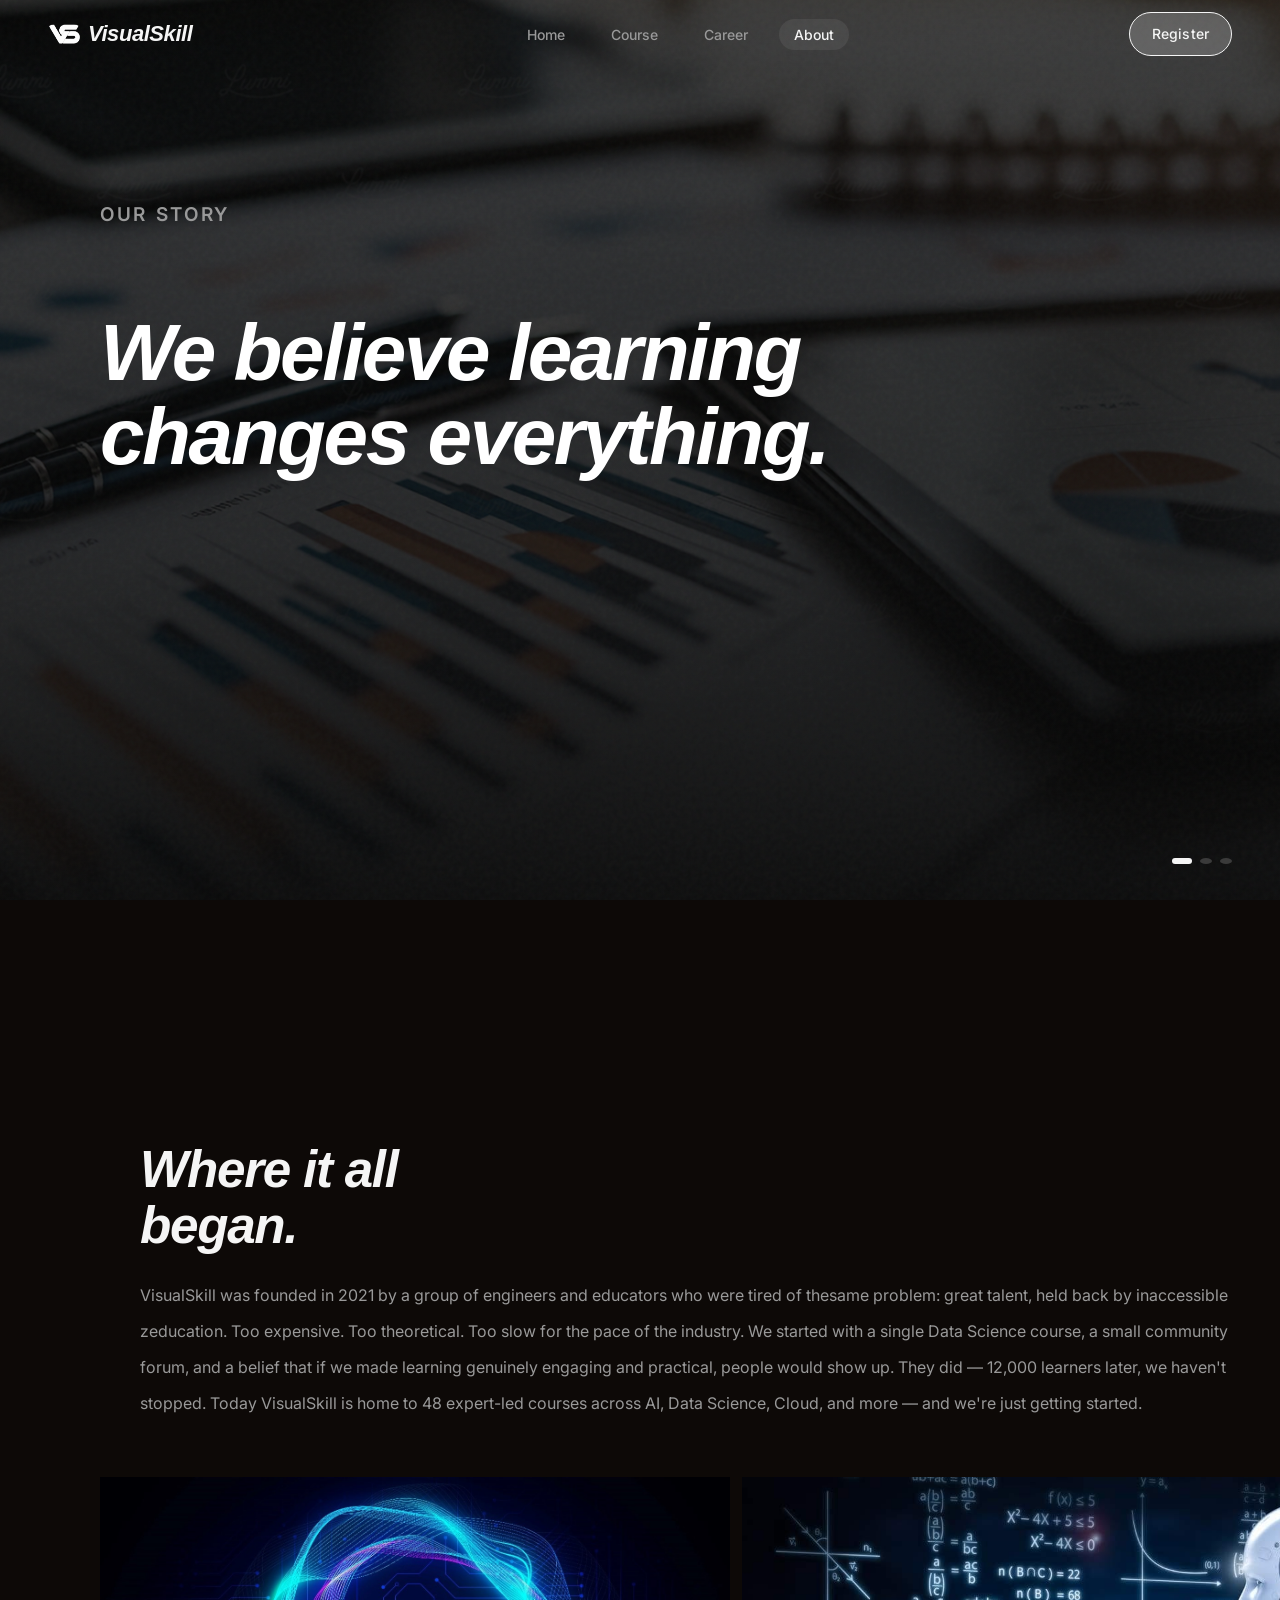
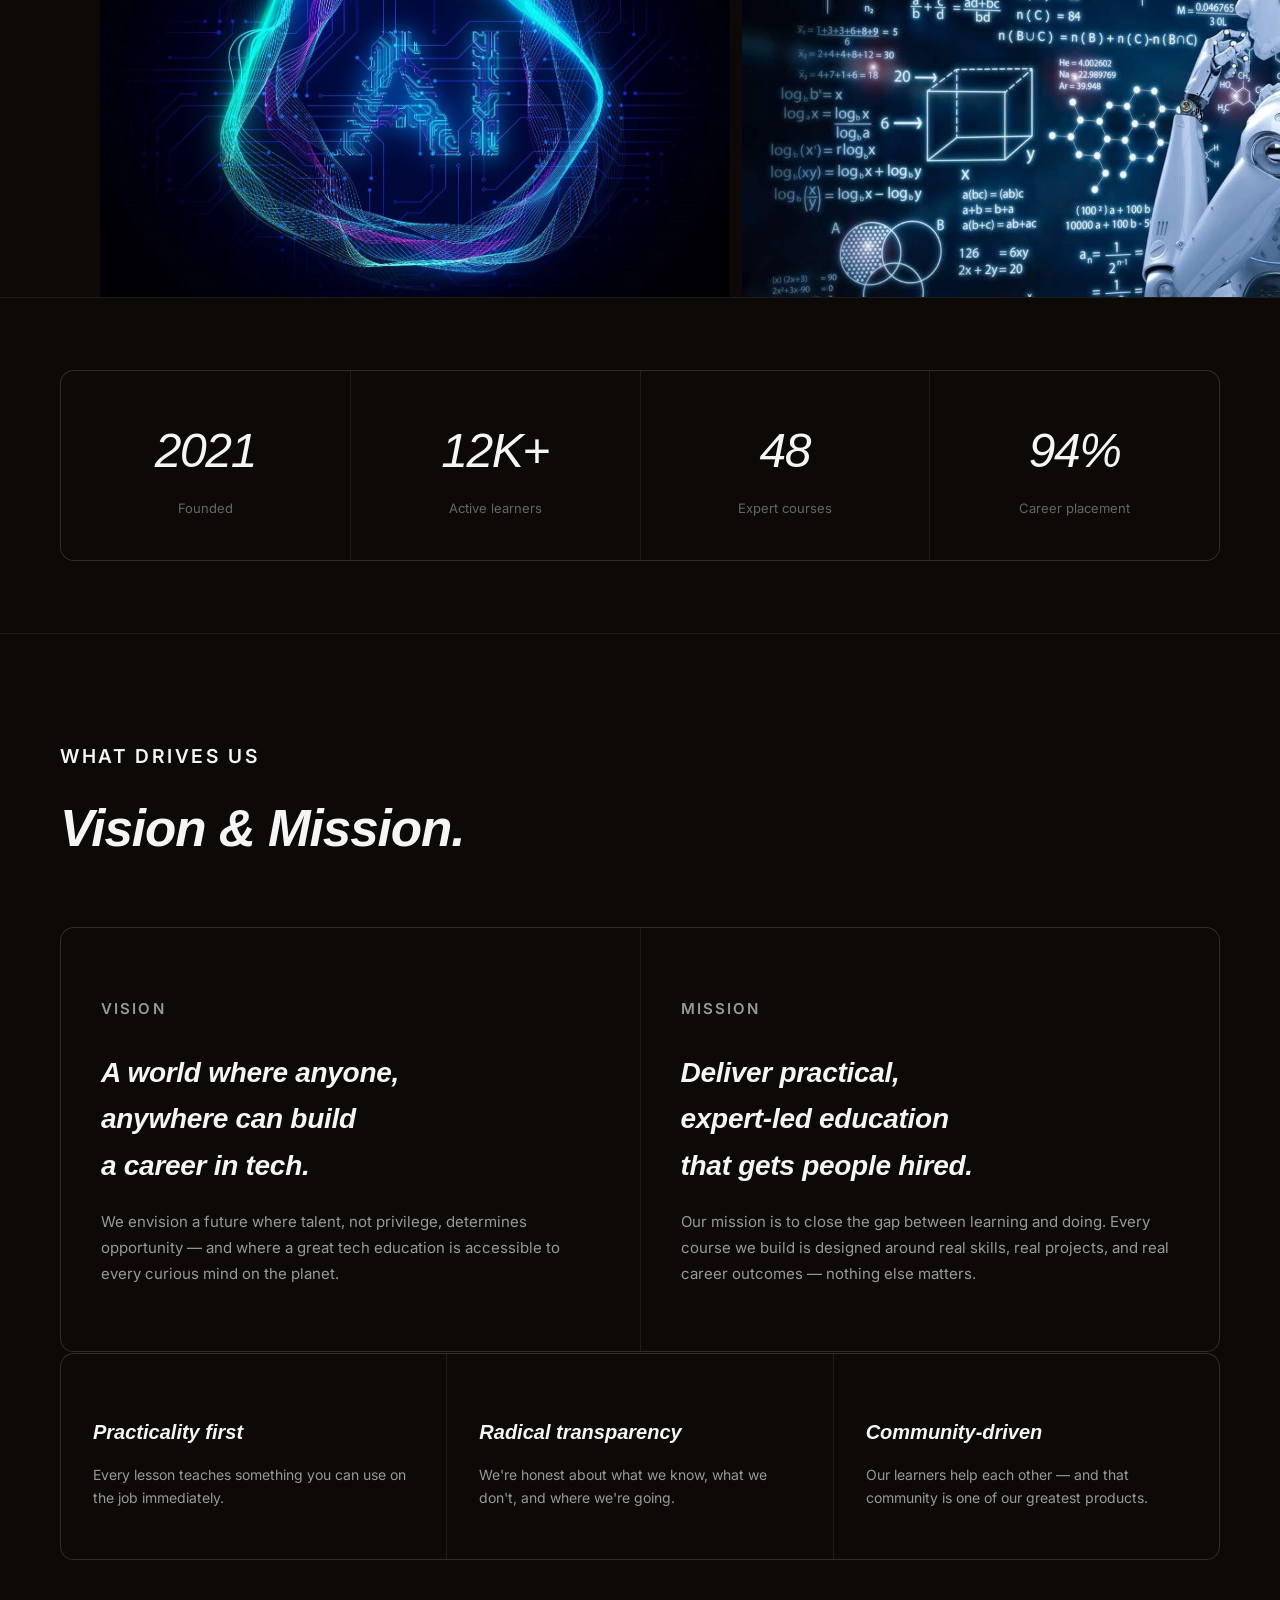
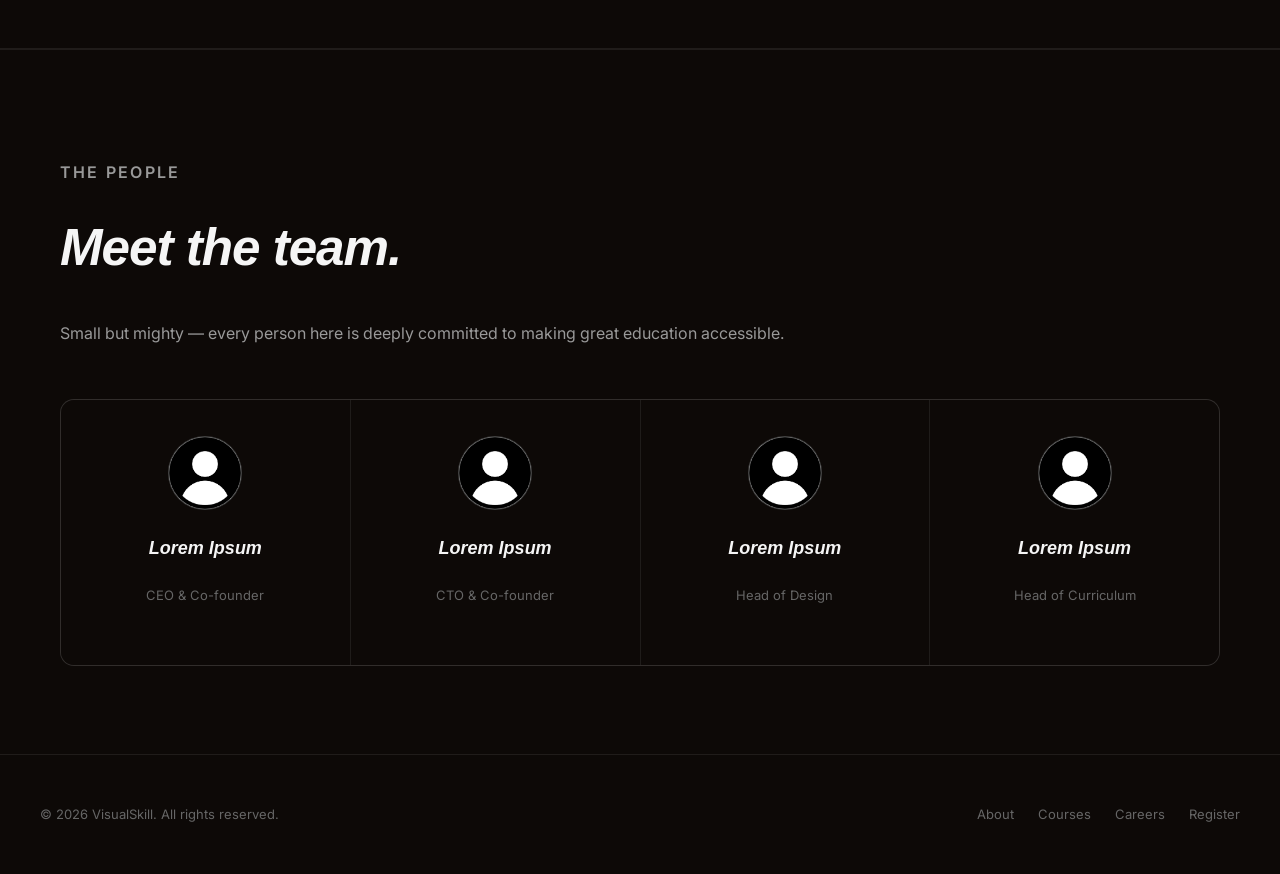
==== about.html @ 077cb8c2 "fix: frontend" ====
<!DOCTYPE html>
<html lang="en">

<head>
    <meta charset="UTF-8">
    <meta name="viewport" content="width=device-width, initial-scale=1.0">
    <meta name="description"
        content="About VisualSkill — Our story, vision, mission, and the team behind the platform.">
    <title>About Us — VisualSkill</title>
    <link rel="stylesheet" href="css/global.css">
    <link rel="stylesheet" href="css/about.css">
    <script src="js/script.js" defer></script>
</head>

<body class="page-enter">
    <header>
        <nav class="navbar" id="navbar">
            <div class="logowrap" onclick="window.location.href='index.html'" style="cursor: pointer;">
                <img src="assets/icons/logo.png" alt="VisualSkill Logo" class="logo">
                <h1 class="logo">VisualSkill</h1>
            </div>

            <ul class="nav-links" id="navLinks">
                <li><a href="index.html">Home</a></li>
                <li><a href="course.html">Course</a></li>
                <li><a href="career.html">Career</a></li>
                <li><a href="about.html">About</a></li>
                <li class="nav-register-mobile">
                    <a href="register.html" class="btn btn-register">Register</a>
                </li>
            </ul>

            <div class="nav-register-desktop">
                <a href="register.html" class="btn btn-register">Register</a>
            </div>

            <button class="menu-button" onclick="toggleMenu()" aria-label="Toggle Menu">☰</button>
        </nav>
    </header>

    <main>
        <section class="hero">
            <div class="hero-bg">
                <img src="assets/images/hero1.png" alt="Hero — Data Science" class="active">
                <img src="assets/images/hero2.png" alt="Hero — Machine Learning">
                <img src="assets/images/hero3.png" alt="Hero — Artificial Intelligence">
            </div>


            <section class="page-hero reveal" style="border-bottom: none; padding-bottom: 0;">
                <div class="container">
                    <p class="section-label">Our Story</p>
                    <h1>We believe learning<br><em>changes everything.</em></h1>
                </div>
            </section>


            <div class="hero-dots">
                <button class="hero-dot active" aria-label="Slide 1"></button>
                <button class="hero-dot" aria-label="Slide 2"></button>
                <button class="hero-dot" aria-label="Slide 3"></button>
            </div>
        </section>

        <section class="sliderbaru reveal" style="padding-left: 100px; ">
            <div class="container">
                <h1>Where it all<br><em>began.</em></h1>
                <p>VisualSkill was founded in 2021 by a group of engineers and educators who were tired of thesame
                    problem: great talent, held back by inaccessible zeducation. Too expensive. Too theoretical. Too
                    slow for the pace of the industry. We started with a single Data Science course, a small community
                    forum, and a belief that if we made learning genuinely engaging and practical, people would show up.
                    They did — 12,000 learners later, we haven't stopped. Today VisualSkill is home to 48 expert-led
                    courses across AI, Data Science, Cloud, and more — and we're just getting started.</p>

            </div>

            <div class="img-slider-wrap reveal" id="sliderWrap">
                <div class="img-slider-track" id="sliderTrack">
                    <img src="assets/images/ai.jpg" alt="">
                    <img src="assets/images/ml.jpg" alt="">
                    <img src="assets/images/ds.jpg" alt="">
                </div>
            </div>
        </section>

        <section class="stats-section">
            <div class="container">
                <section class="stats-grid">
                    <div class="stats-item">
                        <div class="stats-number">2021</div>
                        <div class="stats-label">Founded</div>
                    </div>
                    <div class="stats-item">
                        <div class="stats-number">12K+</div>
                        <div class="stats-label">Active learners</div>
                    </div>
                    <div class="stats-item">
                        <div class="stats-number">48</div>
                        <div class="stats-label">Expert courses</div>
                    </div>
                    <div class="stats-item">
                        <div class="stats-number">94%</div>
                        <div class="stats-label">Career placement</div>
                    </div>
                </section>
            </div>
        </section>

        <section class="vm-section">
            <div class="container">
                <p class="section-label" style="font-size: larger;">What drives us</p>
                <h2>Vision & Mission.</h2>

                <article class="vm-grid">
                    <div class="vm-card">
                        <p class="section-label">Vision</p>
                        <h3>A world where anyone,<br>anywhere can build<br><em>a career in tech.</em></h3>
                        <p>We envision a future where talent, not privilege, determines
                            opportunity — and where a great tech education is accessible to every curious mind on the
                            planet.</p>
                    </div>
                    <div class="vm-card">
                        <p class="section-label">Mission</p>
                        <h3>Deliver practical,<br>expert-led education<br><em>that gets people hired.</em></h3>
                        <p>Our mission is to close the gap between learning and doing. Every
                            course we build is designed around real skills, real projects, and real career outcomes —
                            nothing else matters.</p>
                    </div>
                </article>

                <article class="vm-values">
                    <div class="vm-card">
                        <h4>Practicality first</h4>
                        <p>Every lesson teaches something you can use on the job immediately.</p>
                    </div>
                    <div class="vm-card">
                        <h4>Radical transparency</h4>
                        <p>We're honest about what we know, what we don't, and where we're going.</p>
                    </div>
                    <div class="vm-card">
                        <h4>Community-driven</h4>
                        <p>Our learners help each other — and that community is one of our greatest products.</p>
                    </div>
                </article>
            </div>
        </section>

        <section class="team-section">
            <div class="container">
                <p class="section-label">The People</p>
                <h2>Meet the team.</h2>
                <p>Small but mighty — every person here is deeply committed to making great education accessible.</p>

                <section class="team-grid">
                    <article class="team-card">
                        <img src="assets/images/profile.png" alt="Team Member" class="team-avatar">
                        <h4>Lorem Ipsum</h4>
                        <p>CEO & Co-founder</p>
                    </article>
                    <article class="team-card">
                        <img src="assets/images/profile.png" alt="Team Member" class="team-avatar">
                        <h4>Lorem Ipsum</h4>
                        <p>CTO & Co-founder</p>
                    </article>
                    <article class="team-card">
                        <img src="assets/images/profile.png" alt="Team Member" class="team-avatar">
                        <h4>Lorem Ipsum</h4>
                        <p>Head of Design</p>
                    </article>
                    <article class="team-card">
                        <img src="assets/images/profile.png" alt="Team Member" class="team-avatar">
                        <h4>Lorem Ipsum</h4>
                        <p>Head of Curriculum</p>
                    </article>
                </section>
            </div>
        </section>

    </main>

    <footer>
        <p>&copy; 2026 VisualSkill. All rights reserved.</p>
        <div class="footer-links">
            <a href="about.html">About</a>
            <a href="course.html">Courses</a>
            <a href="career.html">Careers</a>
            <a href="register.html">Register</a>
        </div>
    </footer>

</body>

</html>
---- css/global.css ----
@import url('https://fonts.googleapis.com/css2?family=Inter:wght@300;400;500;600&family=Playfair+Display:ital,wght@0,700;1,400;1,700&display=swap');

:root {
    --black:       #0D0907;
    --black-2:     #111111;
    --black-3:     #1a1a1a;
    --black-4:     #242424;
    --gray-dark:   #3a3a3a;
    --gray-mid:    #666666;
    --gray-light:  #999999;
    --gray-pale:   #cccccc;
    --white-dim:   #e8e8e8;
    --white:       #f5f5f5;
    --pure-white:  #ffffff;
    --border:      rgba(255,255,255,0.08);
    --border-md:   rgba(255,255,255,0.14);      

    --font-display: 'Montserrat', sans-serif;
    --font-body:    'Inter', sans-serif;

    --nav-h: 68px;
    --radius: 14px;
    --radius-lg: 24px;
    --radius-pill: 999px;
    --ease: cubic-bezier(0.4, 0, 0.2, 1);
    --transition: 0.3s var(--ease);
    --max-w: 1160px;
}

html { scroll-behavior: smooth; }

body {
    margin: 0;
    padding: 0;
    box-sizing: border-box;
    font-family: var(--font-body);
    background-color: var(--black);
    color: var(--white);
    font-size: 16px;
    line-height: 1.65;
    overflow-x: hidden;
    -webkit-font-smoothing: antialiased;
}



a { color: inherit; text-decoration: none; }
img { max-width: 100%; display: block; }
ul { list-style: none; }
button { font-family: var(--font-body); cursor: pointer; border: none; background: none; }

.container {
    max-width: var(--max-w);
    margin: 0 auto;
    padding: 0 40px;
}

.section { padding: 110px 0; }

.section-label {
    font-size: 11px;
    font-weight: 600;
    letter-spacing: 0.14em;
    text-transform: uppercase;
    color: var(-);
    margin-bottom: 14px;
}

.btn {
    display: inline-flex;
    align-items: center;
    gap: 8px;
    font-family: var(--font-body);
    font-size: 14px;
    font-weight: 500;
    padding: 13px 26px;
    border-radius: var(--radius-pill);
    transition: var(--transition);
    cursor: pointer;
    border: none;
    white-space: nowrap;
    letter-spacing: 0.01em;
    background: var(--white);
    color: var(--black);
}

.btn:hover {
    background: var(--pure-white);
    transform: scale(1.03);
}

.btn-outline {
    background: transparent;
    color: var(--white);
    border: 1px solid var(--border-md);
}

.btn-outline:hover {
    background: rgba(255,255,255,0.06);
    border-color: rgba(255,255,255,0.28);
}

.btn-dark {
    background: var(--black);
    color: var(--pure-white);
    border: 1px solid rgba(0,0,0,0.08);
}

.btn-dark:hover {
    background: var(--black-3);
    transform: scale(1.03);
}

/* ── Navbar ── */
.navbar {
    position: fixed;
    top: 0; left: 0; right: 0;
    z-index: 900;
    height: var(--nav-h);
    display: flex;
    justify-content: space-between;
    align-items: center;
    padding: 0 48px;
    transition: var(--transition);
}

.navbar.scrolled {
    background: rgba(8, 8, 8, 0.88);
    backdrop-filter: blur(24px);
    -webkit-backdrop-filter: blur(24px);
    border-bottom: 1px solid var(--border);
}

.logo {
    font-family: var(--font-display);
    font-style: italic;
    font-size: 22px;
    font-weight: 700;
    color: var(--white);
    letter-spacing: -0.02em;
    line-height: 1;
}

.logowrap {
    display: flex;
    flex-direction: row;
    align-items: center;
    gap: 8px;
}

.logowrap img{
    width: 32px;
    height: 20px;
    border-radius: 6px;
}

.nav-links {
    display: flex;
    align-items: center;
    gap: 16px;
}

.nav-links a {
    font-size: 14px;
    font-weight: 500;
    color: var(--gray-light);
    padding: 7px 15px;
    border-radius: var(--radius-pill);
    transition: var(--transition);
}

.nav-links a:hover,
.nav-links a.active {
    color: var(--white);
    background: rgba(255,255,255,0.07);
}

.btn-register {
    font-size: 14px;
    font-weight: 500;
    color: var(--white);
    background: rgba(255,255,255,0.2);
    border-color: var(--white);
    border-style: solid;
    border-width: 0.5px ;
    
    padding: 9px 22px;
    border-radius: var(--radius-pill);
    transition: var(--transition);
}

.btn-register:hover {
    background: var(--white);
    color: var(--black);
    transform: scale(1.03);
}

.nav-register-mobile { display: none; }
.nav-register-desktop { display: block; }

.menu-button {
    display: none;
    flex-direction: column;
    gap: 5px;
    padding: 8px;
    color: var(--white);
    font-size: 22px;
    line-height: 1;
    background: none;
    border: none;
}

.nav-links.active {
    display: flex !important;
}

/* ── Footer ── */
footer {
    padding: 36px 40px;
    border-top: 1px solid var(--border);
    display: flex;
    align-items: center;
    justify-content: space-between;
    gap: 24px;
}

footer p {
    font-size: 13px;
    color: var(--gray-mid);
}

.footer-links {
    display: flex;
    gap: 24px;
}

.footer-links a {
    font-size: 13px;
    color: var(--gray-mid);
    transition: var(--transition);
}

.footer-links a:hover { color: var(--white); }

/* ── Animations ── */
.reveal {
    opacity: 0;
    transform: translateY(28px);
    transition: opacity 0.7s var(--ease), transform 0.7s var(--ease);
}

.reveal.visible {
    opacity: 1;
    transform: translateY(0);
}

@keyframes pageEnter {
    from { opacity: 0; transform: translateY(16px); }
    to   { opacity: 1; transform: translateY(0); }
}

.page-hero {
    padding-top: 80px;
    padding-bottom: 80px;
    border-bottom: 1px solid var(--border);
}

.page-hero h1 {
    font-family: var(--font-display);
    font-size: clamp(40px, 6vw, 80px);
    font-style: italic;
    letter-spacing: -0.03em;
    line-height: 1.05;
    margin-bottom: 20px;
}

.page-hero p {
    font-size: 18px;
    color: var(--gray-light);
    max-width: 520px;
    line-height: 1.7;
}

/* ── Responsive ── */
@media screen and (max-width: 700px) {
    .navbar { padding: 0 20px; }

    .nav-register-desktop { display: none; }

    .nav-register-mobile {
        display: block;
        margin-top: 8px;
    }

    .nav-register-mobile .btn-register {
        font-size: 18px;
        font-family: var(--font-display);
        font-style: italic;
        font-weight: 700;
        background: var(--white);
        color: var(--black);
        padding: 12px 32px;
    }

    .nav-links {
        position: fixed;
        top: var(--nav-h);
        left: 0; right: 0;
        background: rgba(8,8,8,0.97);
        backdrop-filter: blur(20px);
        flex-direction: column;
        align-items: center;
        padding: 40px 24px;
        gap: 20px;
        display: none;
        border-bottom: 1px solid var(--border);
    }

    .nav-links a {
        font-size: 22px;
        font-family: var(--font-display);
        font-style: italic;
    }

    .menu-button { display: flex; }

    footer {
        flex-direction: column;
        text-align: center;
        padding: 28px 20px;
    }

}
---- css/about.css ----
/* ── Hero ── */
.hero {
    position: relative;
    height: 100vh;
    min-height: 640px;
    overflow: hidden;
    display: flex;
    align-items: start;

    .page-hero {
        position: relative;
        z-index: 3;
        text-align: left;
        padding: 180px 60px;
        max-width: 820px;
        display: flex;
        flex-direction: column;
        align-items: start;
        animation: heroFadeUp 1s var(--ease) both;

        h1 {
            font-family: var(--font-display);
            font-size: clamp(44px, 7.5vw, 80px);
            font-style: italic;
            font-weight: 700;
            line-height: 1.05;
            letter-spacing: -0.03em;
            color: var(--pure-white);
            margin-bottom: 22px;
        }

        p {
            font-size: clamp(16px, 2vw, 19px);
            color: var(--gray-light);
            max-width: 480px;
            margin-bottom: 40px;
            line-height: 1.7;
        }
    }
}

.hero-bg {
    position: absolute;
    inset: 0;
    z-index: 0;
}

.hero-bg img {
    position: absolute;
    inset: 0;
    width: 100%;
    height: 100%;
    object-fit: cover;
    opacity: 0;
    transition: opacity 1.2s ease-in-out;
    filter: brightness(0.35) grayscale(40%);
}

.hero-bg img.active {
    opacity: 1;
}

.hero::before {
    content: '';
    position: absolute;
    inset: 0;
    background: linear-gradient(
        180deg,
        rgba(8,8,8,0.35) 0%,
        rgba(8,8,8,0.55) 60%,
        rgba(8,8,8,0.92) 100%
    );
    z-index: 1;
}

.hero::after {
    content: '';
    position: absolute;
    inset: 0;
    background-image: url("data:image/svg+xml,%3Csvg viewBox='0 0 200 200' xmlns='http://www.w3.org/2000/svg'%3E%3Cfilter id='n'%3E%3CfeTurbulence type='fractalNoise' baseFrequency='0.85' numOctaves='4' stitchTiles='stitch'/%3E%3C/filter%3E%3Crect width='100%25' height='100%25' filter='url(%23n)' opacity='0.035'/%3E%3C/svg%3E");
    z-index: 2;
    pointer-events: none;
}

.hero-content {
    position: relative;
    z-index: 3;
    text-align: center;
    padding: 0 24px;
    max-width: 820px;
    display: flex;
    flex-direction: column;
    align-items: start;
    animation: heroFadeUp 1s var(--ease) both;
}

@keyframes heroFadeUp {
    from { opacity: 0; transform: translateY(36px); }
    to   { opacity: 1; transform: translateY(0); }
}

.hero-content h1 {
    font-family: var(--font-display);
    font-size: clamp(44px, 7.5vw, 96px);
    font-style: italic;
    font-weight: 700;
    line-height: 1.05;
    letter-spacing: -0.03em;
    color: var(--pure-white);
    margin-bottom: 22px;
}

.hero-content p {
    font-size: clamp(16px, 2vw, 19px);
    color: var(--gray-light);
    max-width: 480px;
    margin-bottom: 40px;
    line-height: 1.7;
}

.hero-actions {
    display: flex;
    align-items: center;
    gap: 14px;
    flex-wrap: wrap;
    justify-content: center;
}

.hero-dots {
    position: absolute;
    bottom: 36px;
    right: 48px;
    z-index: 3;
    display: flex;
    gap: 8px;
}

.hero-dot {
    width: 6px; height: 6px;
    border-radius: 50%;
    background: var(--gray-dark);
    transition: var(--transition);
    cursor: pointer;
    border: none;
}

.hero-dot.active {
    background: var(--white);
    width: 20px;
    border-radius: 3px;
}

/* ── About Split ── */
.about-split {
    display: grid;
    grid-template-columns: 1fr 1fr;
    gap: 80px;
    align-items: center;
    padding: 88px 0;
    border-bottom: 1px solid var(--border);
}

.about-split h2 {
    font-family: var(--font-display);
    font-style: italic;
    font-size: clamp(32px, 4vw, 56px);
    letter-spacing: -0.025em;
    line-height: 1.08;
    margin-bottom: 24px;
}

.about-split p {
    font-size: 16px;
    color: var(--gray-light);
    line-height: 1.8;
    margin-bottom: 16px;
}

.about-img-wrap {
    aspect-ratio: 4/3;
    background: var(--black-3);
    border-radius: var(--radius);
    overflow: hidden;
    border: 1px solid var(--border);
    display: flex;
    align-items: center;
    justify-content: center;
    font-size: 80px;
}

.sliderbaru {
    margin-top: 200px;
    overflow: hidden;


    h1 {
        font-family: var(--font-display);
        font-style: italic;
        font-size: clamp(32px, 4vw, 56px);
        letter-spacing: -0.025em;
        line-height: 1.08;
        margin-bottom: 24px;
    }

    p {
        font-size: 16px;
        color: var(--gray-light);
        line-height: 1.8;
        margin-bottom: 16px;
        line-height: 36px;
    }
}

.img-slider-wrap {
    margin-top: 56px;
    overflow: hidden;
}

.img-slider-track {
    display: flex;
    gap: 12px;
    will-change: transform;
    transition: transform 0.8s ease-out;
}

.img-slider-track img {
    flex: 0 0 320px;
    height: 420px;
    object-fit: cover;
    display: block;
    border-radius: 0;
}

/* Stats Section */
.stats-section {
    border-top: 1px solid var(--border);
    border-bottom: 1px solid var(--border);
    padding: 72px 0;
}

.stats-grid {
    display: grid;
    grid-template-columns: repeat(4, 1fr);
    gap: 1px;
    background: var(--border);
    border: 1px solid var(--border);
    border-radius: var(--radius);
    overflow: hidden;
}

.stats-item {
    background: var(--black);
    padding: 40px 32px;
    text-align: center;
}

.stats-number {
    font-family: var(--font-display);
    font-style: italic;
    font-size: 48px;
    letter-spacing: -0.03em;
    margin-bottom: 8px;
}

.stats-label {
    font-size: 13px;
    color: var(--gray-mid);
}

/* ── Vision / Mission Grid ── */
.vm-grid {
    display: grid;
    grid-template-columns: 1fr 1fr;
    gap: 1px;
    background: var(--border);
    border: 1px solid var(--border);
    border-radius: var(--radius);
    overflow: hidden;
    margin-top: 56px;
}

.vm-card {
    background: var(--black);
    padding: 48px 40px;
    transition: background var(--transition);
}

.vm-card:hover {
    background: var(--black-3);
}

.vm-card h3 {
    font-family: var(--font-display);
    font-style: italic;
    font-size: 28px;
    letter-spacing: -0.01em;
    margin-bottom: 14px;
}

.vm-card p {
    font-size: 15px;
    color: var(--gray-light);
    line-height: 1.75;
}

/* Vision & Mission Section */
.vm-section {
    padding: 88px 0;
    border-bottom: 1px solid var(--border);

    h2 {
        margin: 0%;
        font-family: var(--font-display);
        font-style: italic;
        font-size: clamp(32px, 4vw, 52px);
        letter-spacing: -0.02em;
        margin-bottom: 48px;
    }

    .vm-grid {
        .vm-card {
            .section-label {
                margin-bottom: 16px;
            }

            p {
                margin-top: 20px;
            }
        }
    }

    .vm-values {
        display: grid;
        grid-template-columns: repeat(3, 1fr);
        gap: 1px;
        background: var(--border);
        border: 1px solid var(--border);
        border-radius: var(--radius);
        overflow: hidden;
        margin-top: 1px;

        .vm-card {
            padding: 36px 32px;

            h4 {
                font-family: var(--font-display);
                font-style: italic;
                font-size: 20px;
                margin-bottom: 8px;
            }

            p {
                font-size: 14px;
                color: var(--gray-light);
                line-height: 1.65;
            }
        }
    }
}

/* VM Cards (Vision & Mission) */
.vm-card__label {
    margin-bottom: 16px;
}

.vm-card__body {
    margin-top: 20px;
}

/* Values Grid */
.vm-values {
    display: grid;
    grid-template-columns: repeat(3, 1fr);
    gap: 1px;
    background: var(--border);
    border: 1px solid var(--border);
    border-radius: var(--radius);
    overflow: hidden;
    margin-top: 1px;
}

.vm-values__item {
    padding: 36px 32px;
}

.vm-values__heading {
    font-family: var(--font-display);
    font-style: italic;
    font-size: 20px;
    margin-bottom: 8px;
}

.vm-values__body {
    font-size: 14px;
    color: var(--gray-light);
    line-height: 1.65;
}

/* ── Team Section ── */
.team-section {
    padding: 88px 0;
    border-top: 1px solid var(--border);

    p{
        font-size: 16px;
        color: var(--gray-light);
        line-height: 1.8;
        margin-bottom: 16px;
        line-height: 36px;
    }

    h2{
        margin: 0%;
        font-family: var(--font-display);
        font-style: italic;
        font-size: clamp(32px, 4vw, 52px);
        letter-spacing: -0.02em;
        margin-bottom: 24px;
    }
}

.team-grid {
    display: grid;
    grid-template-columns: repeat(4, 1fr);
    gap: 1px;
    background: var(--border);
    border: 1px solid var(--border);
    border-radius: var(--radius);
    overflow: hidden;
    margin-top: 48px;

}

.team-card {
    background: var(--black);
    padding: 36px 28px;
    text-align: center;
    transition: background var(--transition);
}

.team-card:hover {
    background: var(--black-3);
}

.team-avatar {
    width: 72px;
    height: 72px;
    border-radius: 50%;
    background: var(--black-4);
    border: 1px solid var(--border-md);
    display: flex;
    align-items: center;
    justify-content: center;
    font-size: 28px;
    margin: 0 auto 16px;
}

.team-card h4 {
    font-family: var(--font-display);
    font-style: italic;
    font-size: 18px;
    margin-bottom: 4px;
}

.team-card p {
    font-size: 13px;
    color: var(--gray-mid);
}

/* ── Responsive ── */
@media screen and (max-width: 700px) {

    .hero {
        min-height: auto;
        height: auto;
        padding-bottom: 80px;
    }

    .page-hero {
        padding: 120px 24px 80px;
    }

    .hero-content {
        padding: 0 24px;
        align-items: flex-start;
        text-align: left;
    }

    .hero-content h1,
    .page-hero h1 {
        font-size: clamp(36px, 11vw, 52px);
        line-height: 1.08;
    }

    .hero-content p,
    .page-hero p {
        font-size: 15px;
        line-height: 1.7;
        max-width: 100%;
    }

    .hero-actions {
        width: 100%;
        justify-content: flex-start;
    }

    .hero-dots {
        right: 24px;
        bottom: 24px;
    }

    .about-split {
        grid-template-columns: 1fr;
        gap: 40px;
        padding: 64px 0;
    }

    .sliderbaru {
        margin-top: 120px;
        padding-right: 0;
    }

    .sliderbaru p,
    .team-section p {
        line-height: 1.9;
    }

    .img-slider-track {
        gap: 8px;
    }

    .img-slider-track img {
        flex: 0 0 78vw;
        height: 320px;
    }

    .stats-grid {
        grid-template-columns: 1fr;
    }

    .stats-item {
        padding: 32px 24px;
    }

    .stats-number {
        font-size: 38px;
    }

    .vm-grid,
    .team-grid,
    .vm-values {
        grid-template-columns: 1fr;
    }

    .vm-card,
    .vm-values__item,
    .team-card {
        padding: 28px 24px;
    }

    .team-avatar {
        width: 64px;
        height: 64px;
        font-size: 24px;
    }
}
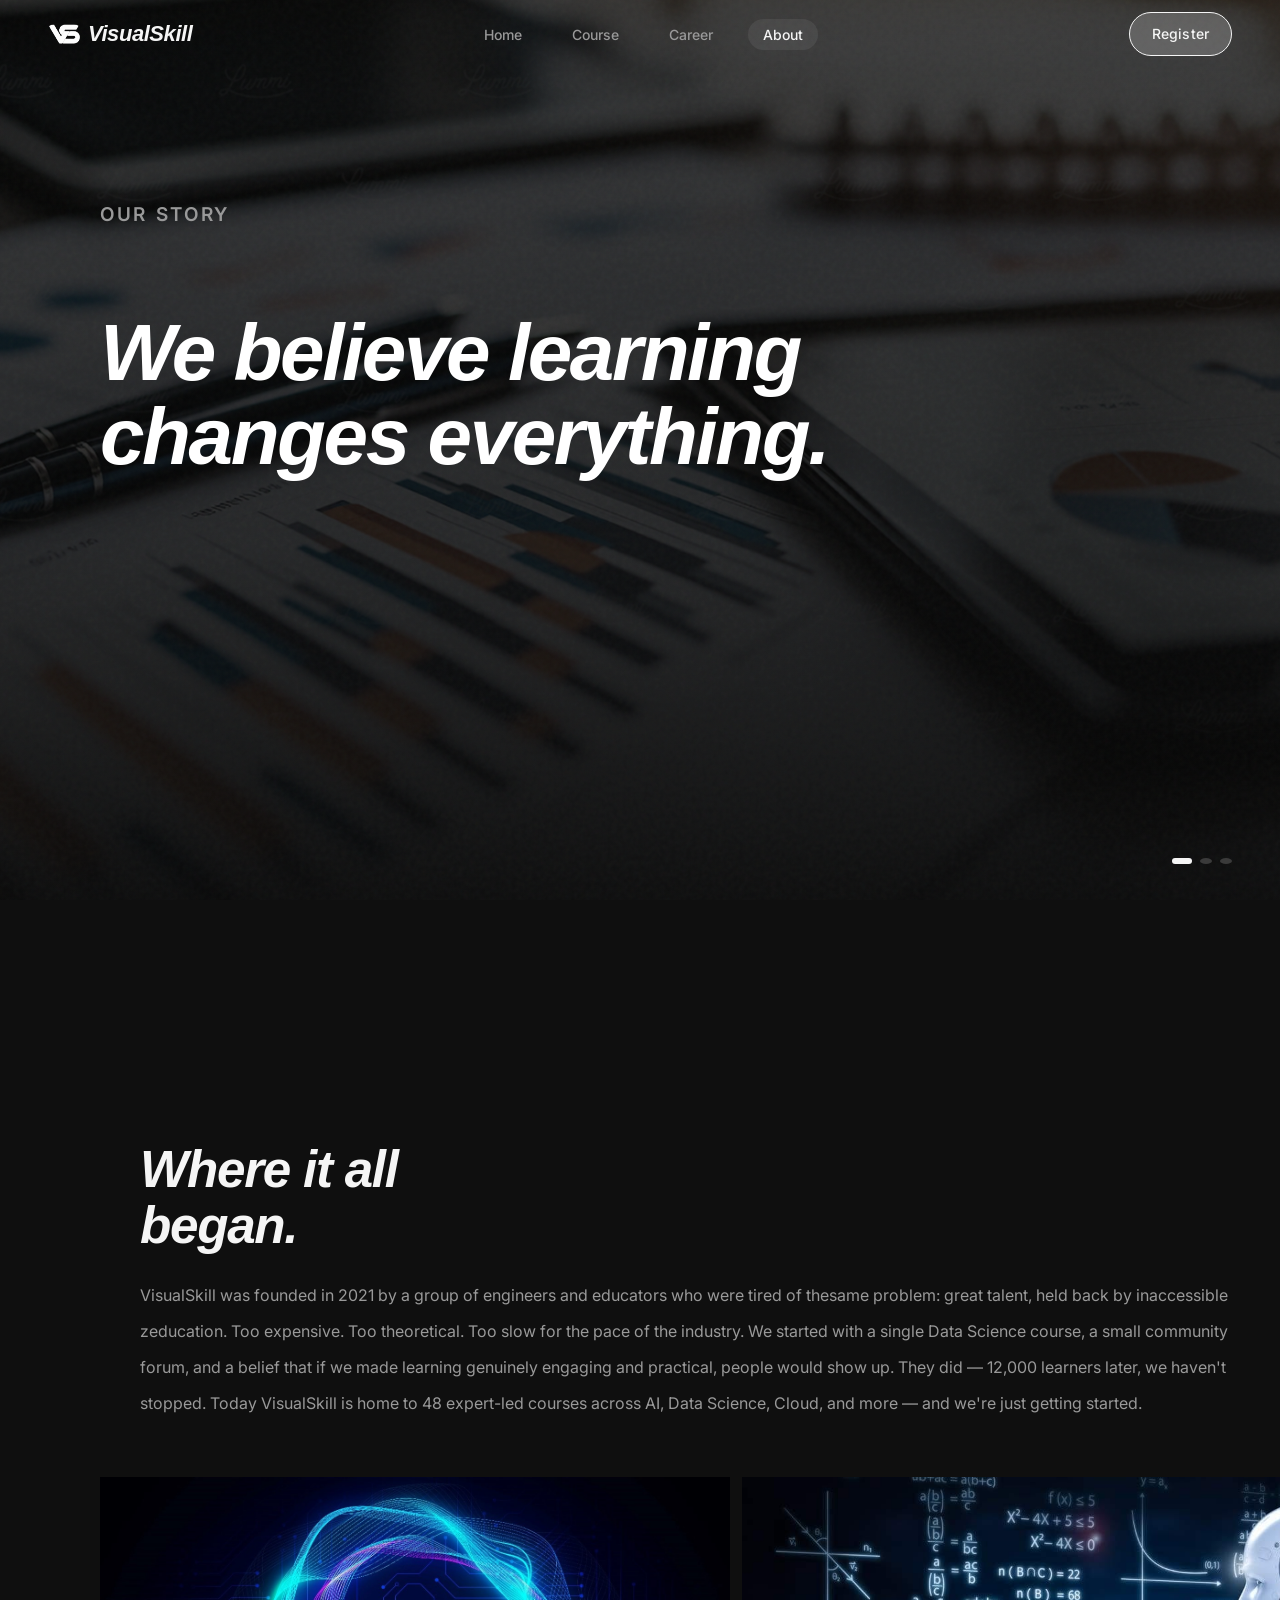
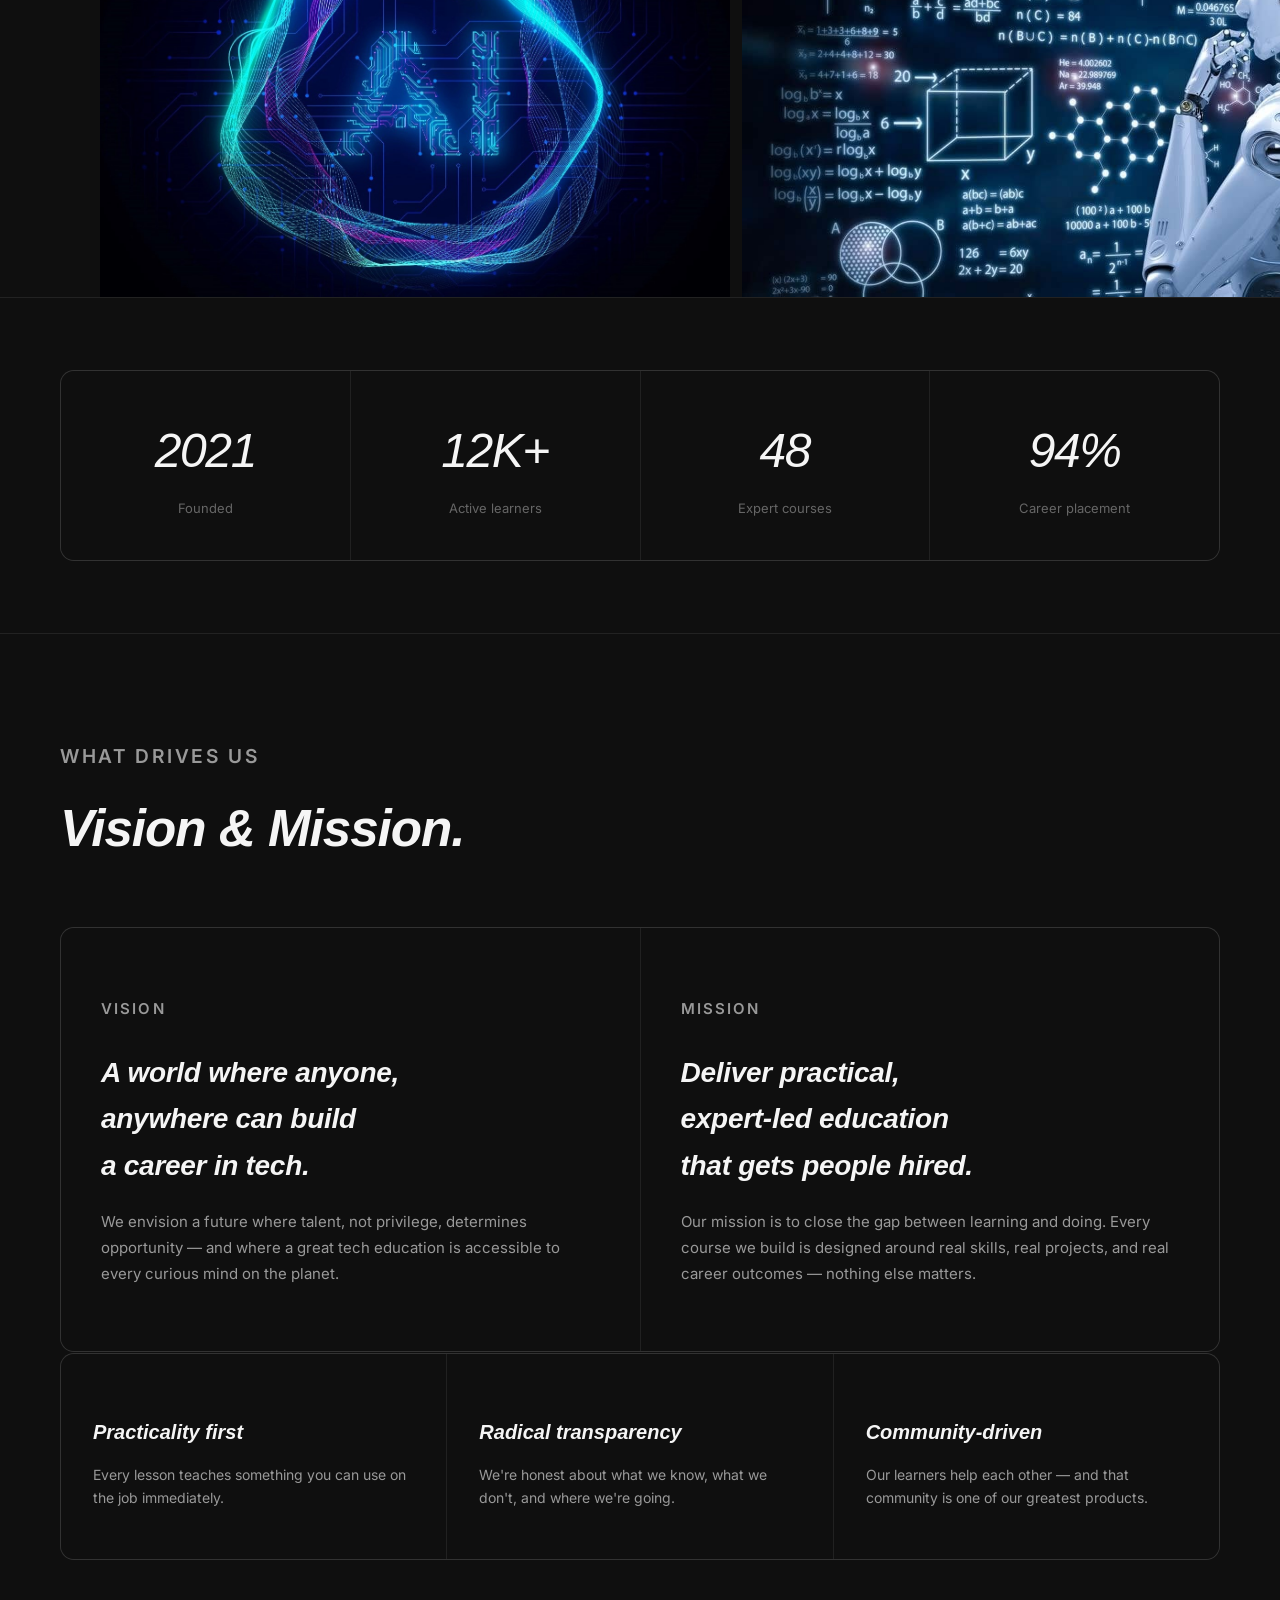
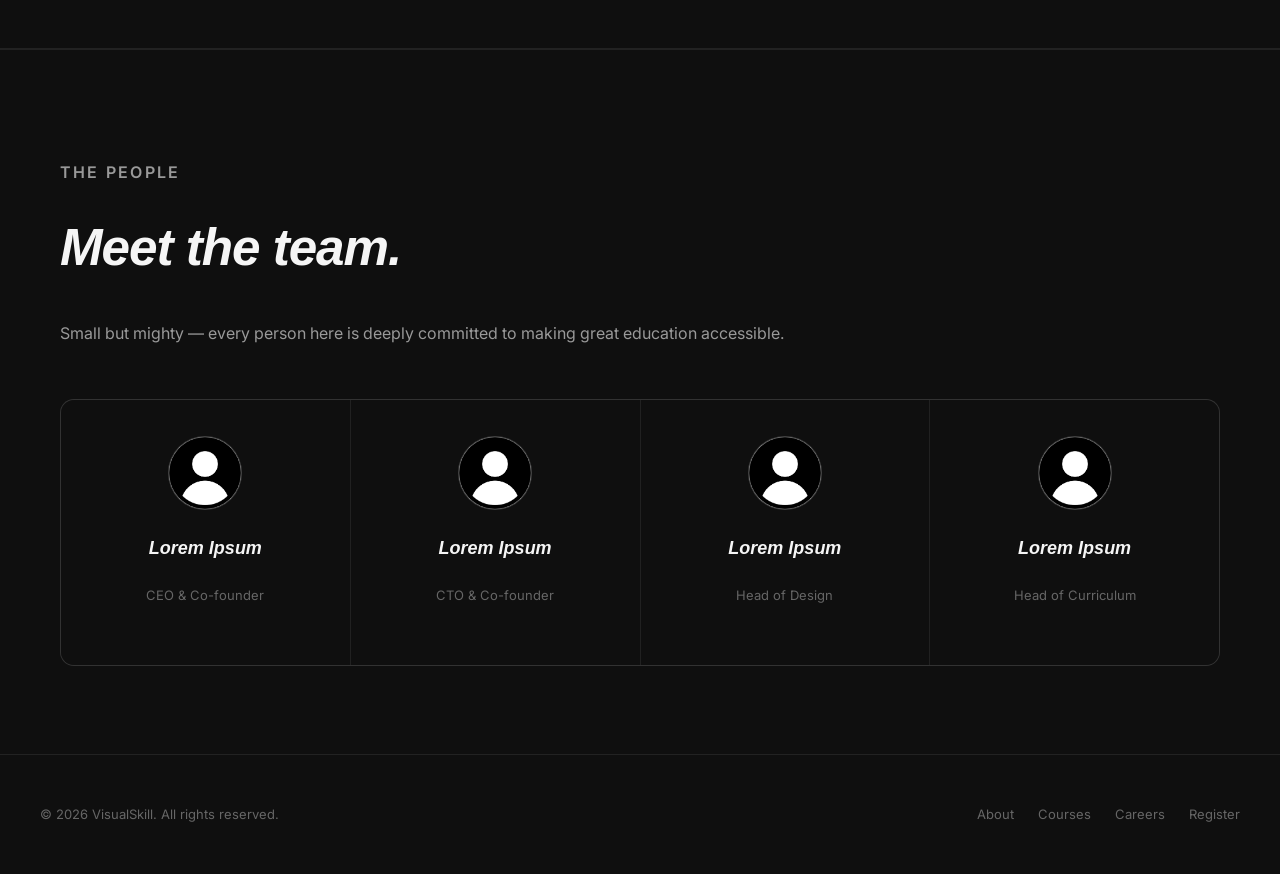
==== commit 43f58a6a: "fix:navbar" ====
--- a/about.html
+++ b/about.html
@@ -15,10 +15,13 @@
 <body class="page-enter">
     <header>
         <nav class="navbar" id="navbar">
-            <div class="logowrap" onclick="window.location.href='index.html'" style="cursor: pointer;">
-                <img src="assets/icons/logo.png" alt="VisualSkill Logo" class="logo">
-                <h1 class="logo">VisualSkill</h1>
+            <div class="wadahlogo">
+                <div class="logowrap" onclick="window.location.href='index.html'" style="cursor: pointer;">
+                    <img src="assets/icons/logo.png" alt="VisualSkill Logo" class="logo">
+                    <h1 class="logo">VisualSkill</h1>
+                </div>
             </div>
+
 
             <ul class="nav-links" id="navLinks">
                 <li><a href="index.html">Home</a></li>
@@ -83,7 +86,7 @@
             </div>
         </section>
 
-        <section class="stats-section">
+        <section class="stats-section reveal">
             <div class="container">
                 <section class="stats-grid">
                     <div class="stats-item">
@@ -106,7 +109,7 @@
             </div>
         </section>
 
-        <section class="vm-section">
+        <section class="vm-section reveal">
             <div class="container">
                 <p class="section-label" style="font-size: larger;">What drives us</p>
                 <h2>Vision & Mission.</h2>
@@ -145,7 +148,7 @@
             </div>
         </section>
 
-        <section class="team-section">
+        <section class="team-section reveal">
             <div class="container">
                 <p class="section-label">The People</p>
                 <h2>Meet the team.</h2>
--- a/css/global.css
+++ b/css/global.css
@@ -1,7 +1,7 @@
 @import url('https://fonts.googleapis.com/css2?family=Inter:wght@300;400;500;600&family=Playfair+Display:ital,wght@0,700;1,400;1,700&display=swap');
 
 :root {
-    --black:       #0D0907;
+    --black:       #0f0f0f;
     --black-2:     #111111;
     --black-3:     #1a1a1a;
     --black-4:     #242424;
@@ -62,7 +62,7 @@
     font-weight: 600;
     letter-spacing: 0.14em;
     text-transform: uppercase;
-    color: var(-);
+    color: var(--gray-light);
     margin-bottom: 14px;
 }
 
@@ -124,6 +124,12 @@
     transition: var(--transition);
 }
 
+.wadahlogo{
+    width: 110px;
+    display: flex;
+    justify-content: flex-start;
+}
+
 .navbar.scrolled {
     background: rgba(8, 8, 8, 0.88);
     backdrop-filter: blur(24px);
@@ -155,9 +161,12 @@
 }
 
 .nav-links {
-    display: flex;
-    align-items: center;
-    gap: 16px;
+    margin: 0;
+    padding: 0;
+    list-style: none;
+    display: flex;
+    align-items: center;
+    gap: 20px;
 }
 
 .nav-links a {
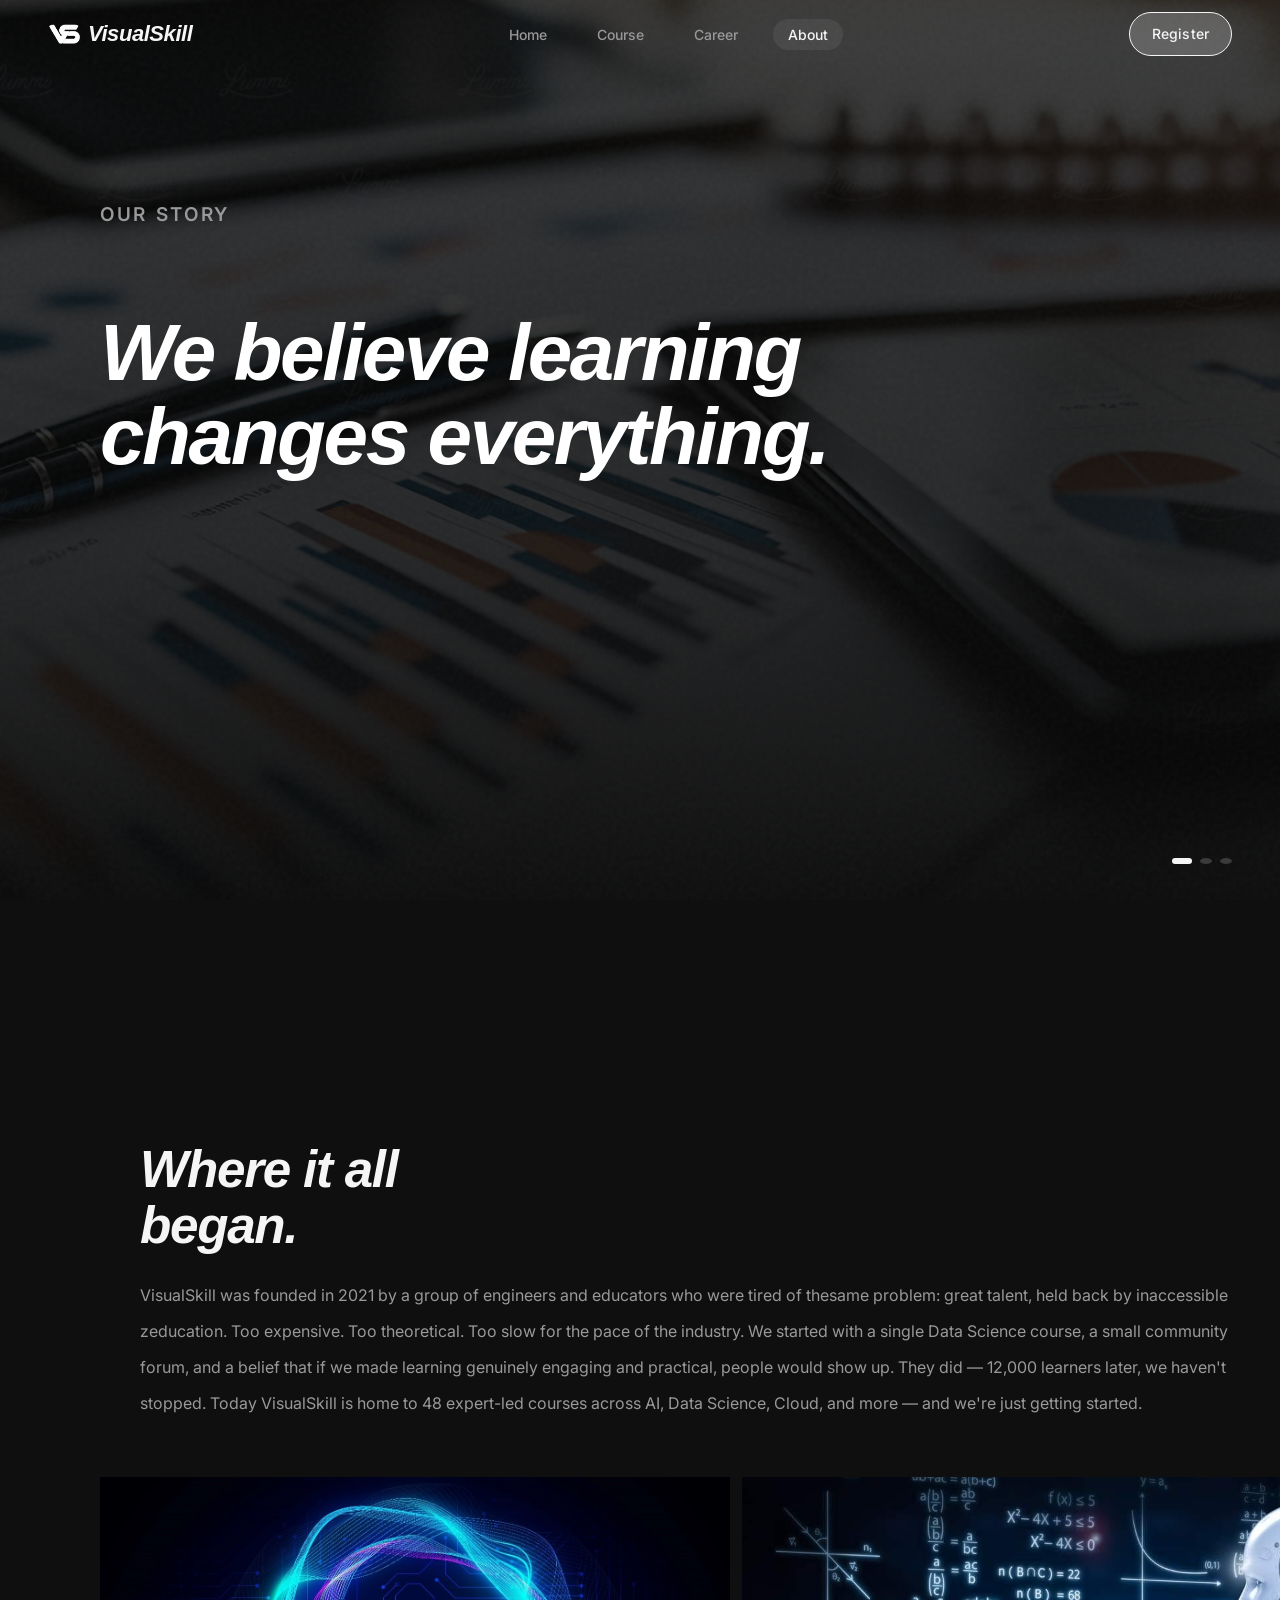
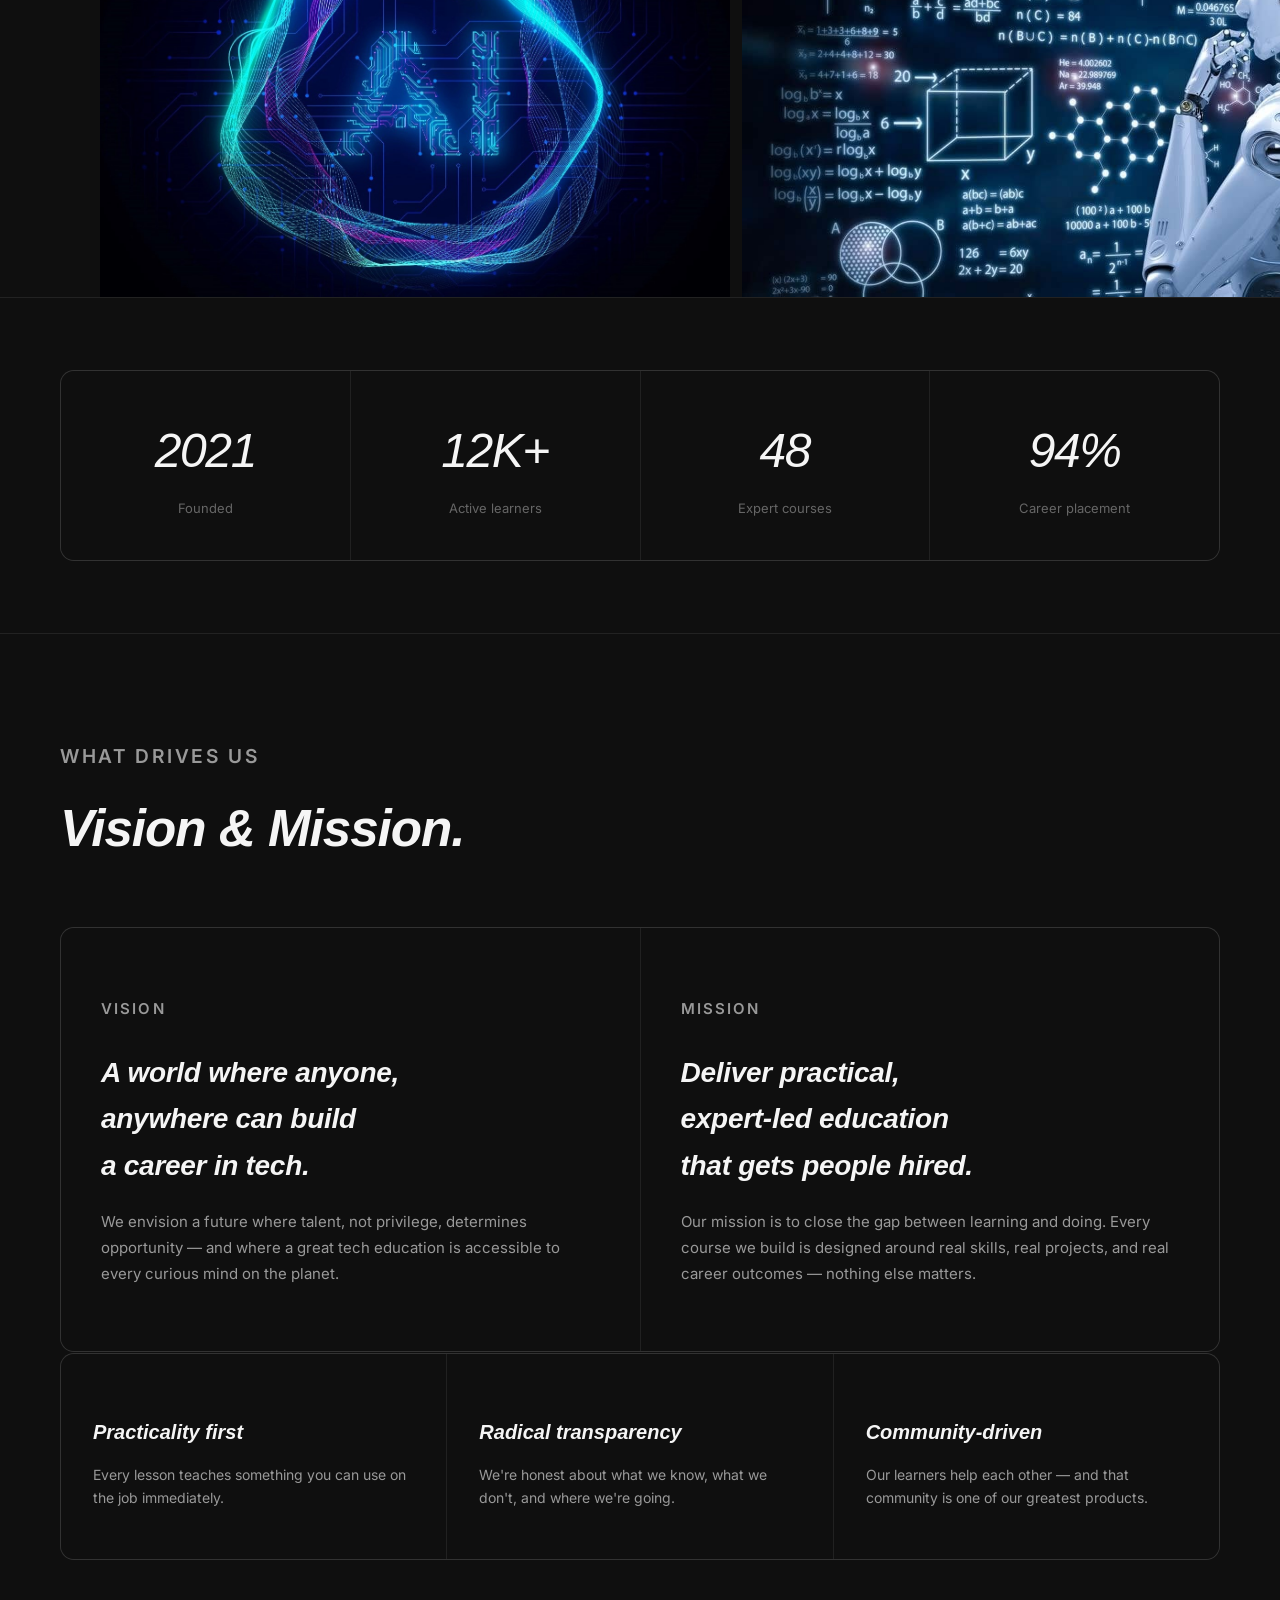
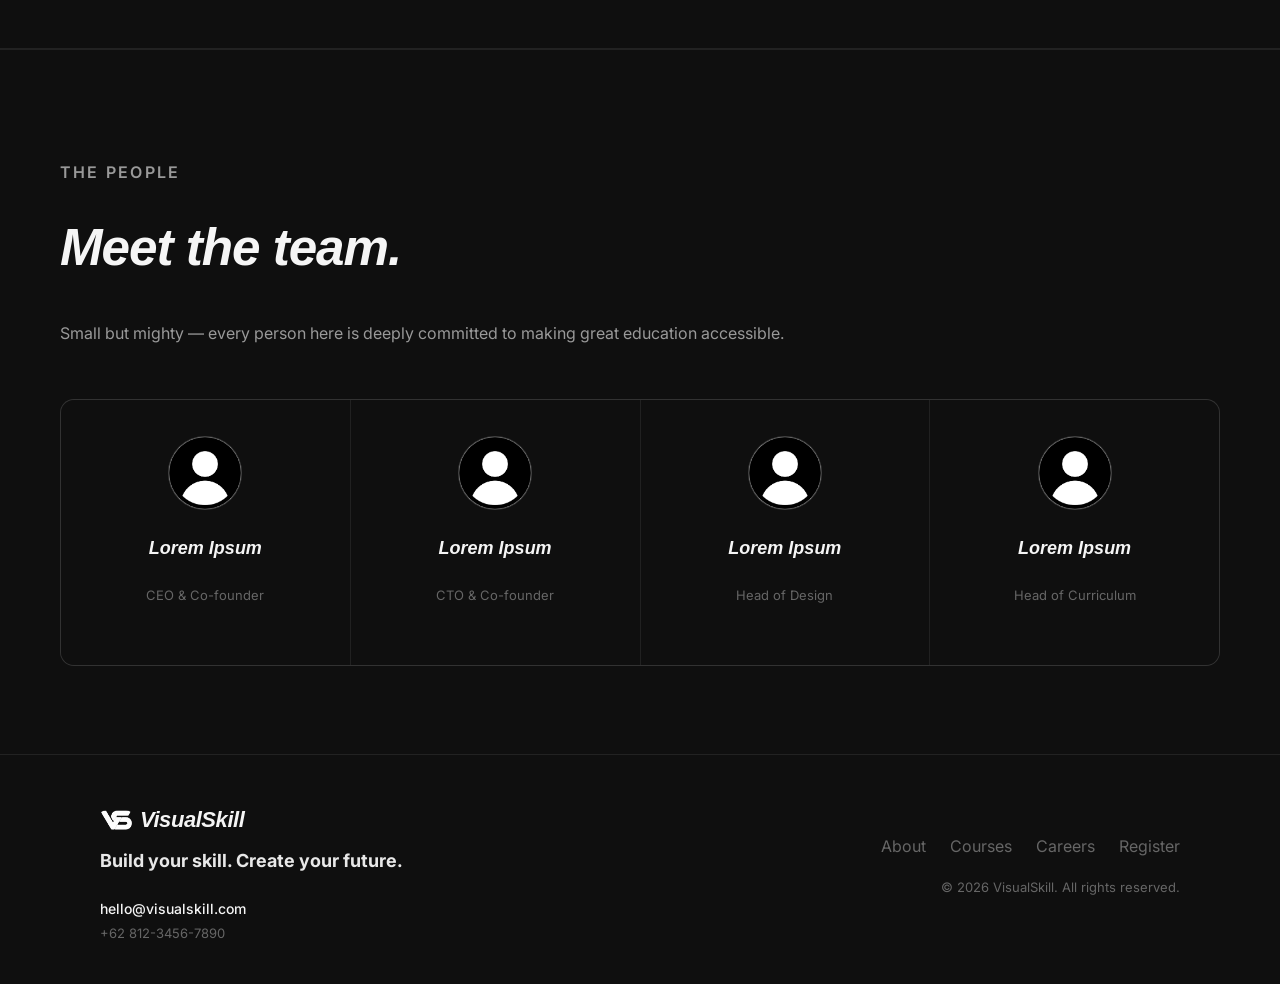
==== commit 23c1329c: "fix:assets" ====
--- a/about.html
+++ b/about.html
@@ -182,12 +182,60 @@
     </main>
 
     <footer>
-        <p>&copy; 2026 VisualSkill. All rights reserved.</p>
-        <div class="footer-links">
-            <a href="about.html">About</a>
-            <a href="course.html">Courses</a>
-            <a href="career.html">Careers</a>
-            <a href="register.html">Register</a>
+        <div class="footer-brand">
+            <div class="wadahlogo">
+                <div class="logowrap" onclick="window.location.href='index.html'" style="cursor: pointer;">
+                    <img src="assets/icons/logo.png" alt="VisualSkill Logo" class="logo">
+                    <h1 class="logo">VisualSkill</h1>
+                </div>
+            </div>
+
+            <p class="tagline">
+                Build your skill. Create your future.
+            </p>
+
+            <div class="footer-contact">
+                <p>
+                    <i class="fa-solid fa-envelope"></i>
+                    hello@visualskill.com
+                </p>
+
+                <p>
+                    <i class="fa-solid fa-phone"></i>
+                    +62 812-3456-7890
+                </p>
+            </div>
+        </div>
+
+        <div class="footer-right">
+            <div class="footer-links">
+                <a href="about.html">About</a>
+                <a href="course.html">Courses</a>
+                <a href="career.html">Careers</a>
+                <a href="register.html">Register</a>
+            </div>
+
+            <div class="footer-socials">
+                <a href="#">
+                    <i class="fa-brands fa-instagram"></i>
+                </a>
+
+                <a href="#">
+                    <i class="fa-brands fa-linkedin-in"></i>
+                </a>
+
+                <a href="#">
+                    <i class="fa-brands fa-youtube"></i>
+                </a>
+
+                <a href="#">
+                    <i class="fa-brands fa-tiktok"></i>
+                </a>
+            </div>
+
+            <p class="copyright">
+                &copy; 2026 VisualSkill. All rights reserved.
+            </p>
         </div>
     </footer>
 
--- a/css/global.css
+++ b/css/global.css
@@ -125,7 +125,7 @@
 }
 
 .wadahlogo{
-    width: 110px;
+    width: 160px;
     display: flex;
     justify-content: flex-start;
 }
@@ -225,31 +225,83 @@
 
 /* ── Footer ── */
 footer {
-    padding: 36px 40px;
+    padding: 40px 100px 40px 100px;
     border-top: 1px solid var(--border);
     display: flex;
-    align-items: center;
     justify-content: space-between;
-    gap: 24px;
-}
-
-footer p {
+    align-items: flex-start;
+    gap: 20px;
+    flex-wrap: wrap;
+}
+
+.footer-brand {
+    max-width: 420px;
+}
+
+.footer-brand h3 {
+    
+    font-size: 30px;
+    margin-bottom: 10px;
+    color: var(--white);
+}
+
+.tagline {
+    font-size: 18px;
+    font-weight: bold;
+    line-height: 1.7;
+    color: var(--white-dim);
+    margin: 0 0 10px 0;
+}
+
+.footer-contact {
+    display: flex;
+    flex-direction: column;
+    gap: 2px;
+}
+
+.footer-contact p:first-child {
+    margin: 10px 0px 0px 0px;
+    font-size: 14px;
+    font-weight: 500;
+    color: var(--white);
+}
+
+.footer-contact p,
+.copyright {
+    margin: 0;
+    max-width: 420px;
     font-size: 13px;
     color: var(--gray-mid);
 }
 
-.footer-links {
+.footer-right {
+    margin-top: 28px;
+    display: flex;
+    flex-direction: column;
+    align-items: flex-end;
+    gap: 4px;
+}
+
+.footer-links,
+.footer-socials {
+    margin: 10px 0px 0px 0px;
     display: flex;
     gap: 24px;
-}
-
-.footer-links a {
-    font-size: 13px;
+    flex-wrap: wrap;
+}
+
+.footer-links a,
+.footer-socials a {
+    margin: 0px 0px 0px 0px;
+    font-size: 16px;
     color: var(--gray-mid);
     transition: var(--transition);
 }
 
-.footer-links a:hover { color: var(--white); }
+.footer-links a:hover,
+.footer-socials a:hover {
+    color: var(--white);
+}
 
 /* ── Animations ── */
 .reveal {
@@ -334,9 +386,28 @@
     .menu-button { display: flex; }
 
     footer {
+        display: flex;
         flex-direction: column;
         text-align: center;
         padding: 28px 20px;
-    }
-
-}
+        align-items: center;
+        justify-content: center;
+    }
+
+    .footer-brand {
+        display: flex;
+        flex-direction: column;
+        align-items: center;
+        justify-content: center;
+    }
+
+    .footer-right {
+        align-items: center;
+    }
+
+    .footer-links,
+    .footer-socials {
+        justify-content: center;
+    }
+
+}
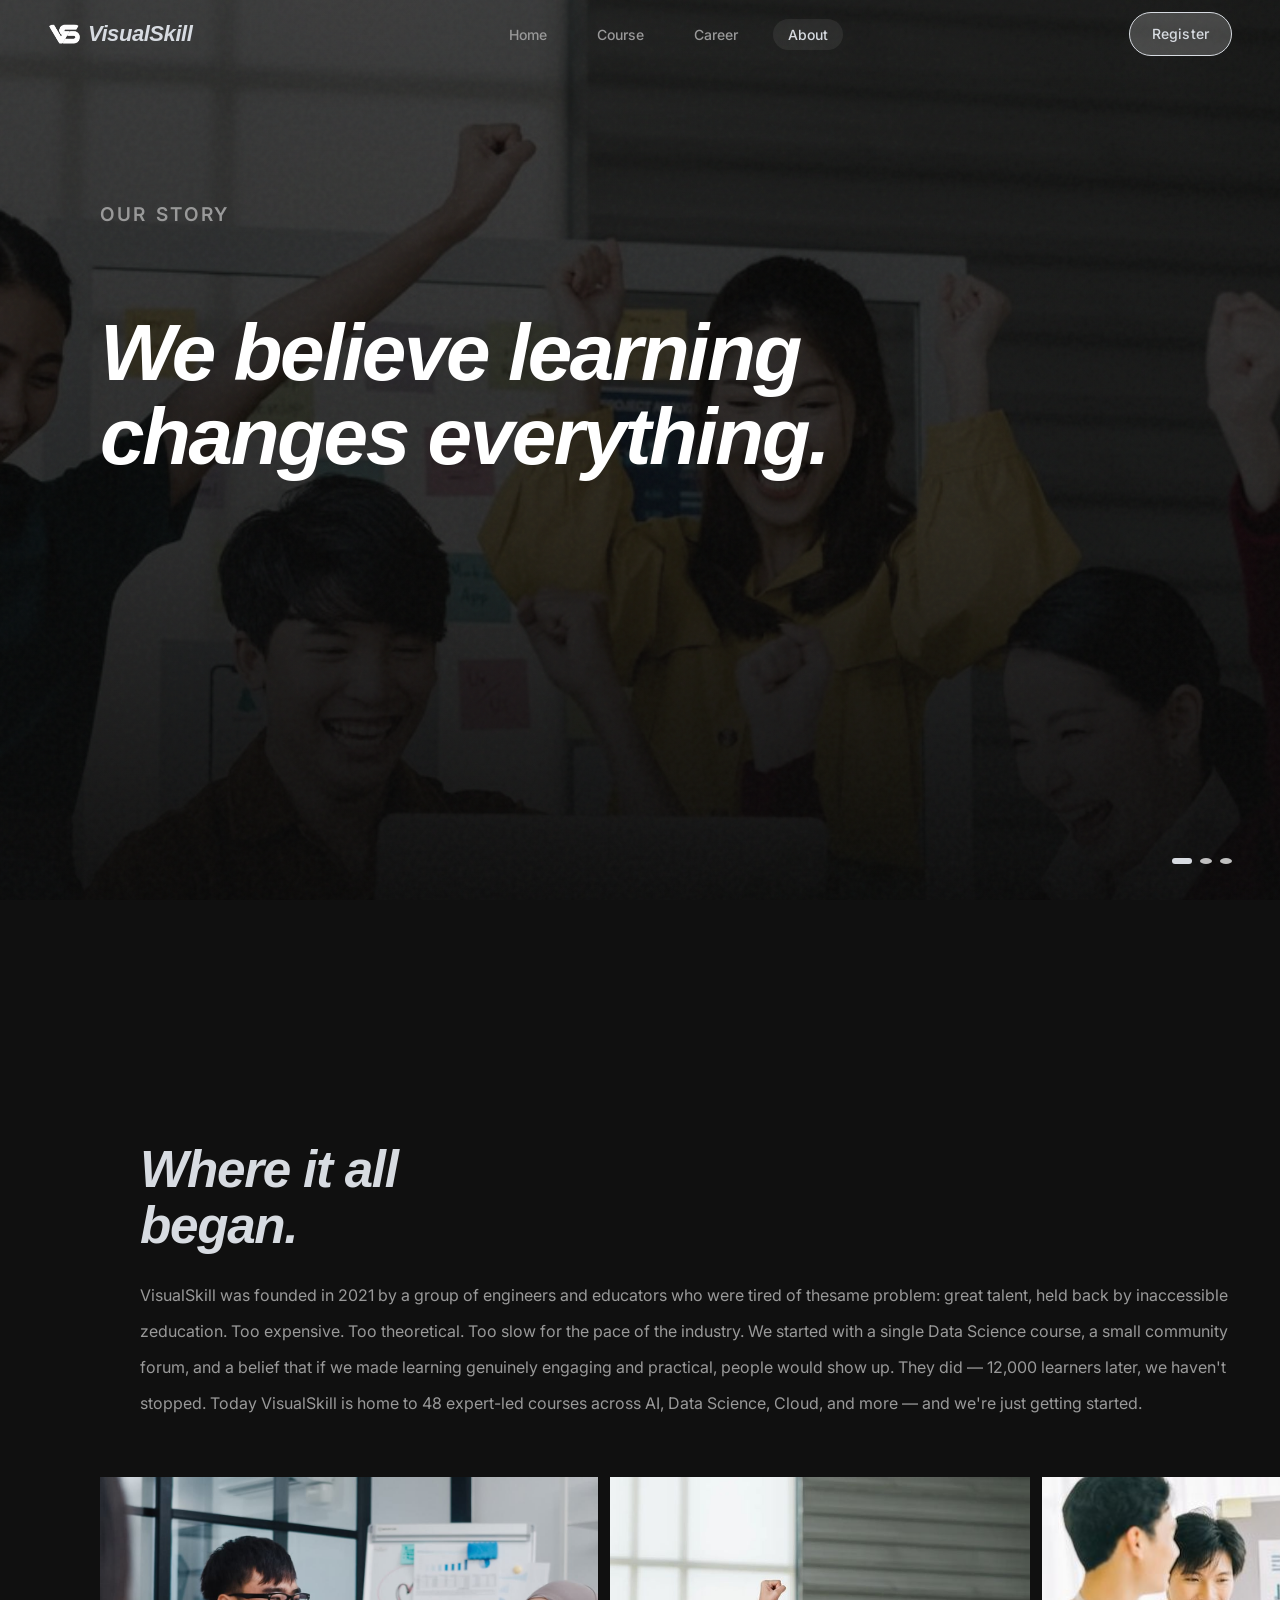
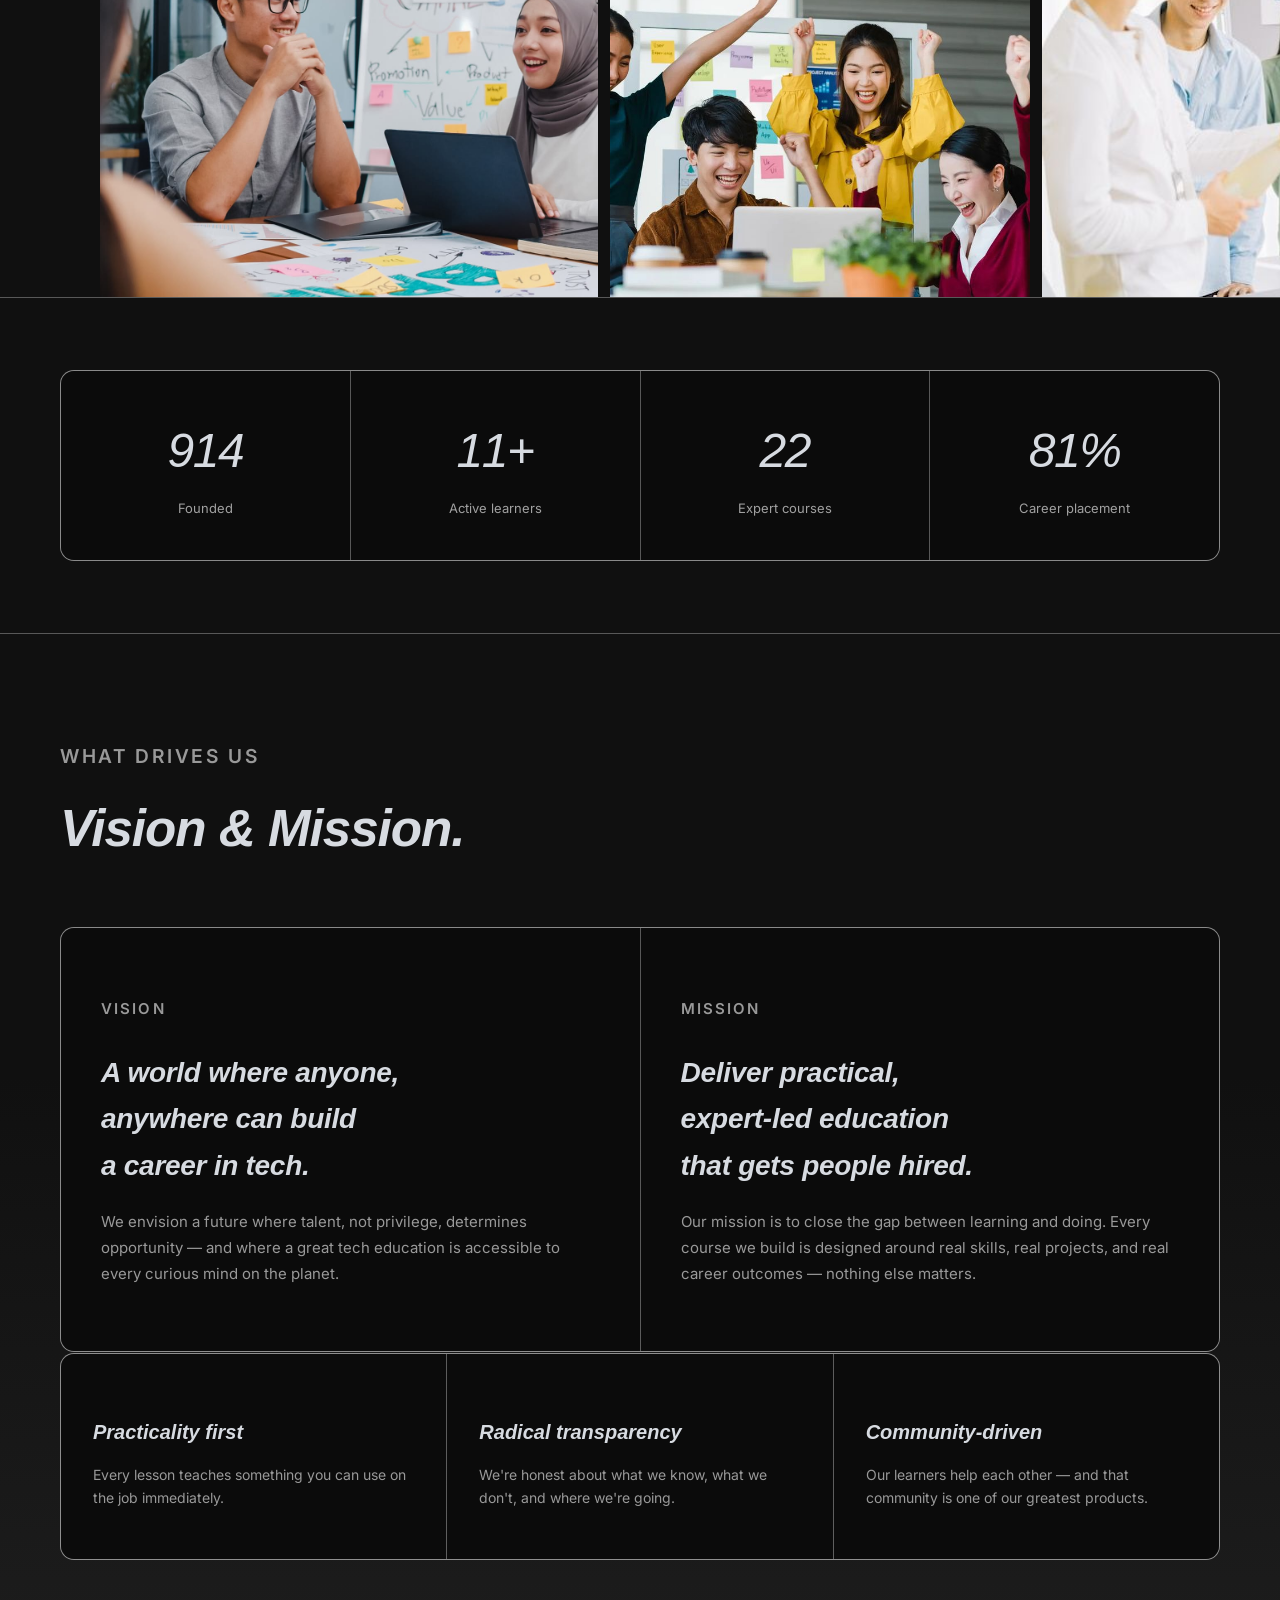
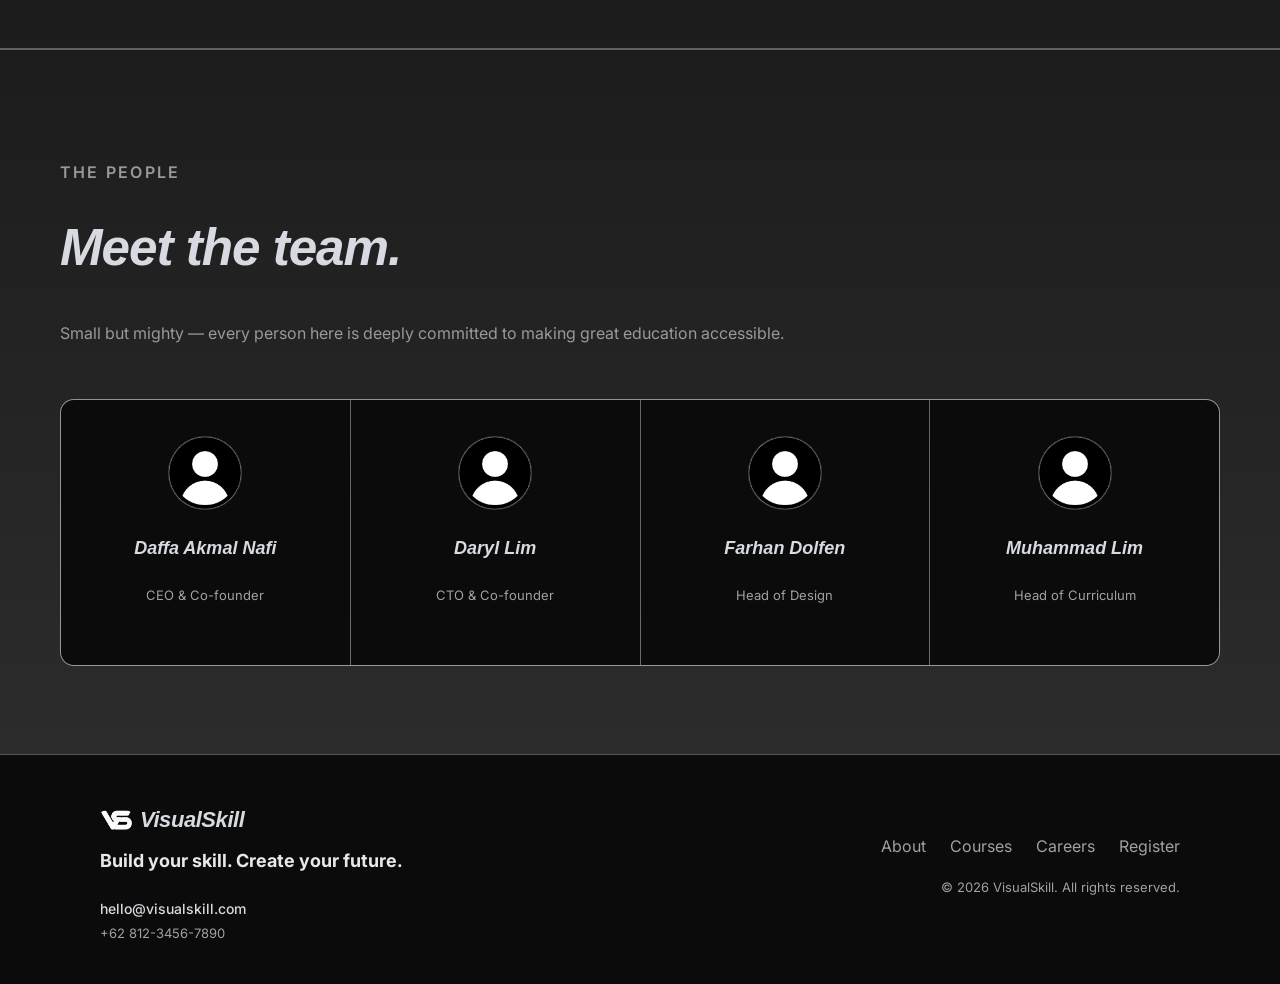
==== commit 1ff960a0: "fix: promo section" ====
--- a/about.html
+++ b/about.html
@@ -10,6 +10,7 @@
     <link rel="stylesheet" href="css/global.css">
     <link rel="stylesheet" href="css/about.css">
     <script src="js/script.js" defer></script>
+    <link rel="icon" href="assets/icons/logo2.ico" type="image/png">
 </head>
 
 <body class="page-enter">
@@ -44,9 +45,9 @@
     <main>
         <section class="hero">
             <div class="hero-bg">
-                <img src="assets/images/hero1.png" alt="Hero — Data Science" class="active">
-                <img src="assets/images/hero2.png" alt="Hero — Machine Learning">
-                <img src="assets/images/hero3.png" alt="Hero — Artificial Intelligence">
+                <img src="assets/images/startup2.jpg" alt="Startup1" class="active">
+                <img src="assets/images/startup3.jpg" alt="Startup2">
+                <img src="assets/images/startup4.jpg" alt="Startup3">
             </div>
 
 
@@ -79,9 +80,9 @@
 
             <div class="img-slider-wrap reveal" id="sliderWrap">
                 <div class="img-slider-track" id="sliderTrack">
-                    <img src="assets/images/ai.jpg" alt="">
-                    <img src="assets/images/ml.jpg" alt="">
-                    <img src="assets/images/ds.jpg" alt="">
+                    <img src="assets/images/startup1.jpg" alt="">
+                    <img src="assets/images/startup2.jpg" alt="">
+                    <img src="assets/images/startup3.jpg" alt="">
                 </div>
             </div>
         </section>
@@ -157,22 +158,22 @@
                 <section class="team-grid">
                     <article class="team-card">
                         <img src="assets/images/profile.png" alt="Team Member" class="team-avatar">
-                        <h4>Lorem Ipsum</h4>
+                        <h4>Daffa Akmal Nafi</h4>
                         <p>CEO & Co-founder</p>
                     </article>
                     <article class="team-card">
                         <img src="assets/images/profile.png" alt="Team Member" class="team-avatar">
-                        <h4>Lorem Ipsum</h4>
+                        <h4>Daryl Lim</h4>
                         <p>CTO & Co-founder</p>
                     </article>
                     <article class="team-card">
                         <img src="assets/images/profile.png" alt="Team Member" class="team-avatar">
-                        <h4>Lorem Ipsum</h4>
+                        <h4>Farhan Dolfen</h4>
                         <p>Head of Design</p>
                     </article>
                     <article class="team-card">
                         <img src="assets/images/profile.png" alt="Team Member" class="team-avatar">
-                        <h4>Lorem Ipsum</h4>
+                        <h4>Muhammad Lim</h4>
                         <p>Head of Curriculum</p>
                     </article>
                 </section>
--- a/css/global.css
+++ b/css/global.css
@@ -1,18 +1,19 @@
 @import url('https://fonts.googleapis.com/css2?family=Inter:wght@300;400;500;600&family=Playfair+Display:ital,wght@0,700;1,400;1,700&display=swap');
 
 :root {
-    --black:       #0f0f0f;
+    --gradasi: linear-gradient(180deg,rgb(16, 16, 16) 64%, rgb(49, 49, 49) 100%, rgb(43, 43, 43) 53%);
+    --black:       #0b0b0b;
     --black-2:     #111111;
-    --black-3:     #1a1a1a;
+    --black-3:     #3c3c3c;
     --black-4:     #242424;
-    --gray-dark:   #3a3a3a;
-    --gray-mid:    #666666;
+    --gray-dark:   #bfbfbf;
+    --gray-mid:    #a1a1a1;
     --gray-light:  #999999;
     --gray-pale:   #cccccc;
     --white-dim:   #e8e8e8;
-    --white:       #f5f5f5;
+    --white:       #d7dbe1;
     --pure-white:  #ffffff;
-    --border:      rgba(255,255,255,0.08);
+    --border:      rgba(255,255,255,0.3);
     --border-md:   rgba(255,255,255,0.14);      
 
     --font-display: 'Montserrat', sans-serif;
@@ -34,7 +35,8 @@
     padding: 0;
     box-sizing: border-box;
     font-family: var(--font-body);
-    background-color: var(--black);
+    background: var(--black);
+    background: var(--gradasi);
     color: var(--white);
     font-size: 16px;
     line-height: 1.65;
@@ -225,16 +227,19 @@
 
 /* ── Footer ── */
 footer {
+    background-color: var(--black);
     padding: 40px 100px 40px 100px;
     border-top: 1px solid var(--border);
     display: flex;
     justify-content: space-between;
     align-items: flex-start;
     gap: 20px;
+    z-index: 1000;
     flex-wrap: wrap;
 }
 
 .footer-brand {
+    /* color: var(--white); */
     max-width: 420px;
 }
 
--- a/css/about.css
+++ b/css/about.css
@@ -260,11 +260,17 @@
     font-size: 48px;
     letter-spacing: -0.03em;
     margin-bottom: 8px;
+    opacity: 0.3;
+    transition: opacity 0.6s ease;
 }
 
 .stats-label {
     font-size: 13px;
     color: var(--gray-mid);
+}
+
+.stats-section.visible .stats-number {
+    opacity: 1;
 }
 
 /* ── Vision / Mission Grid ── */
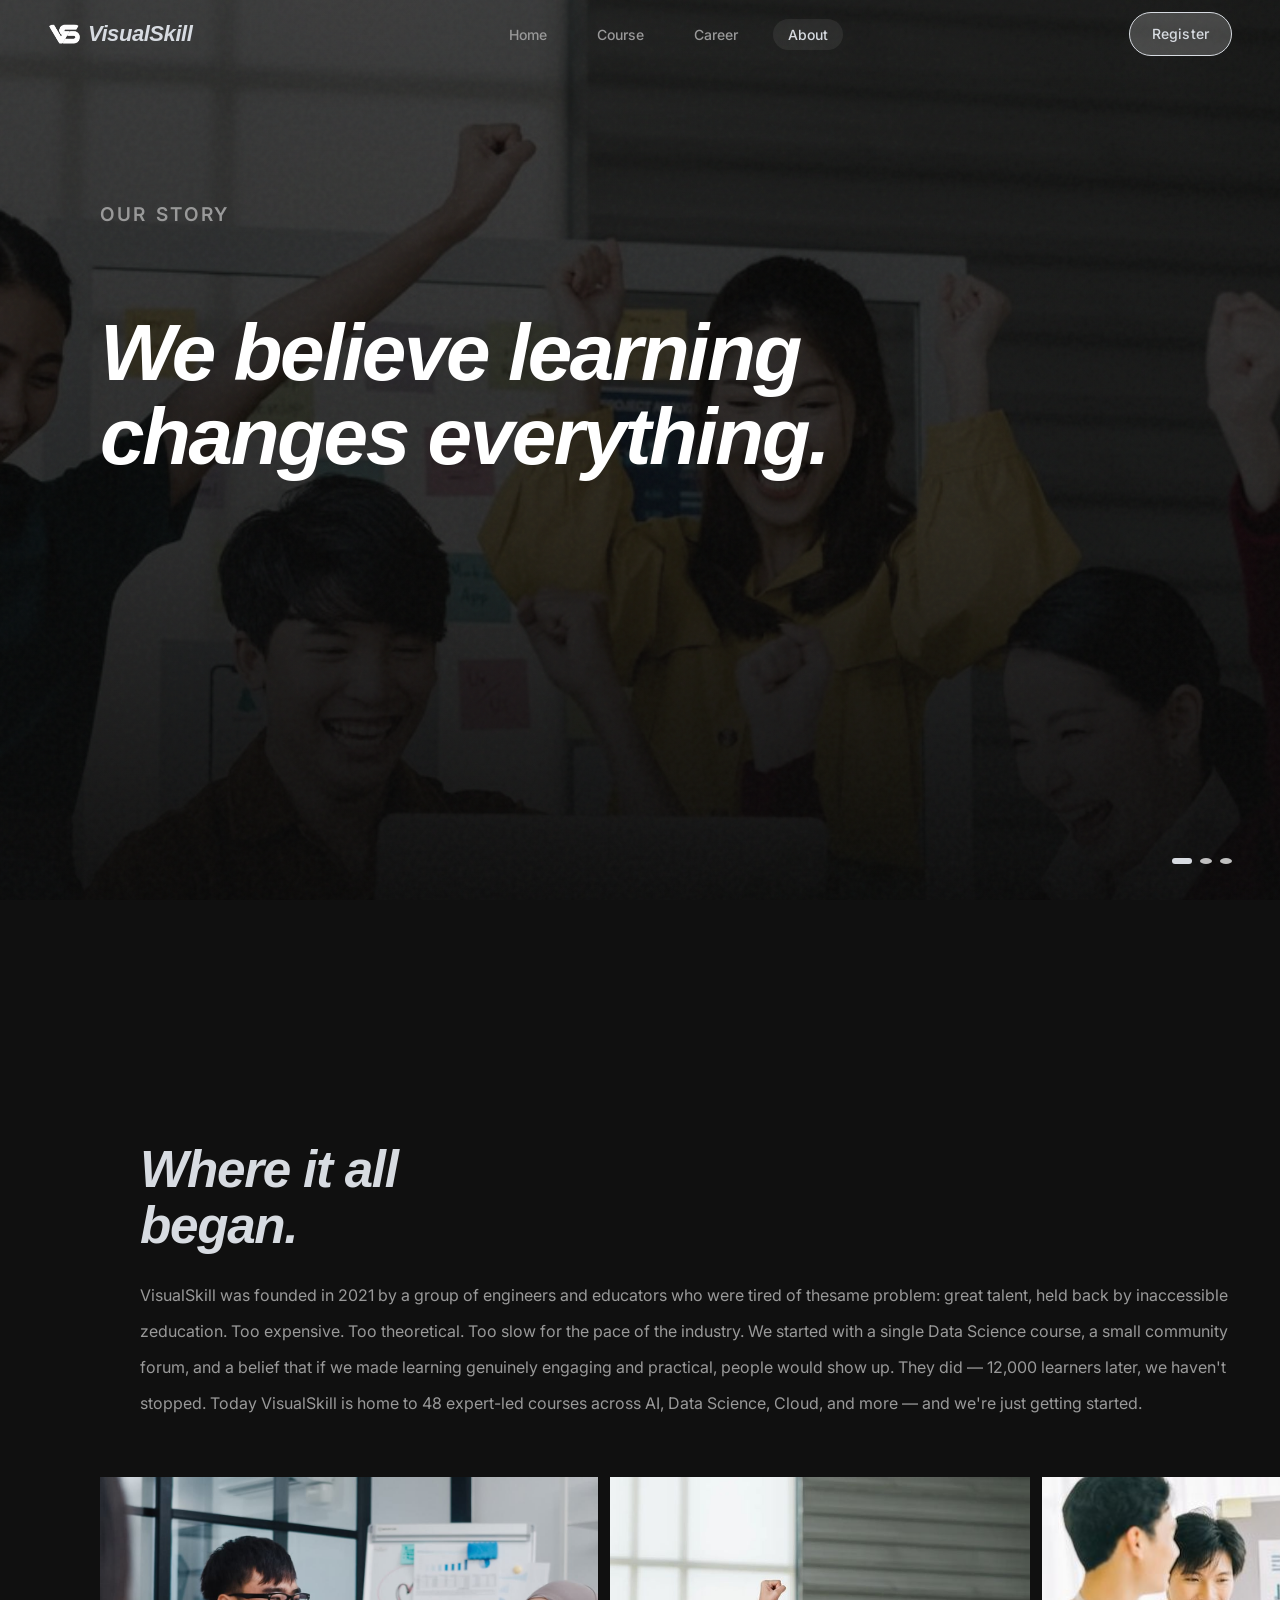
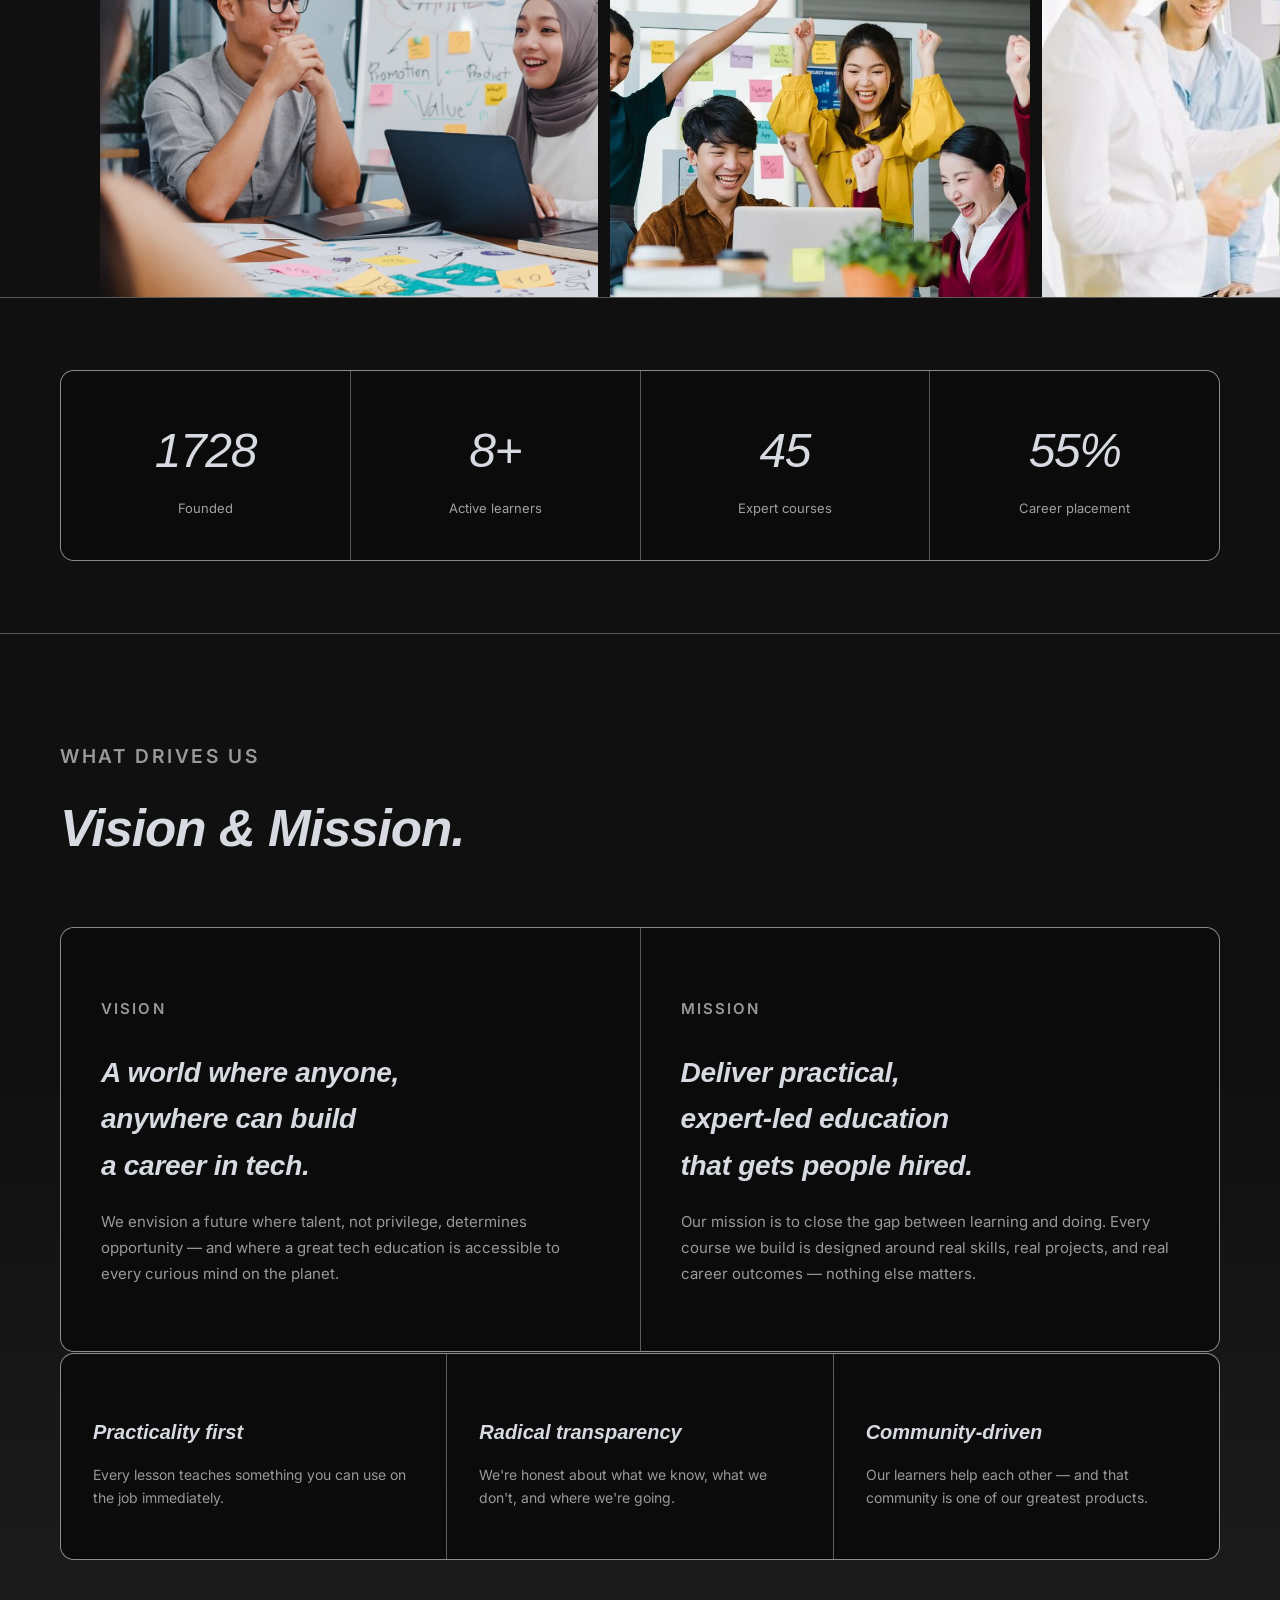
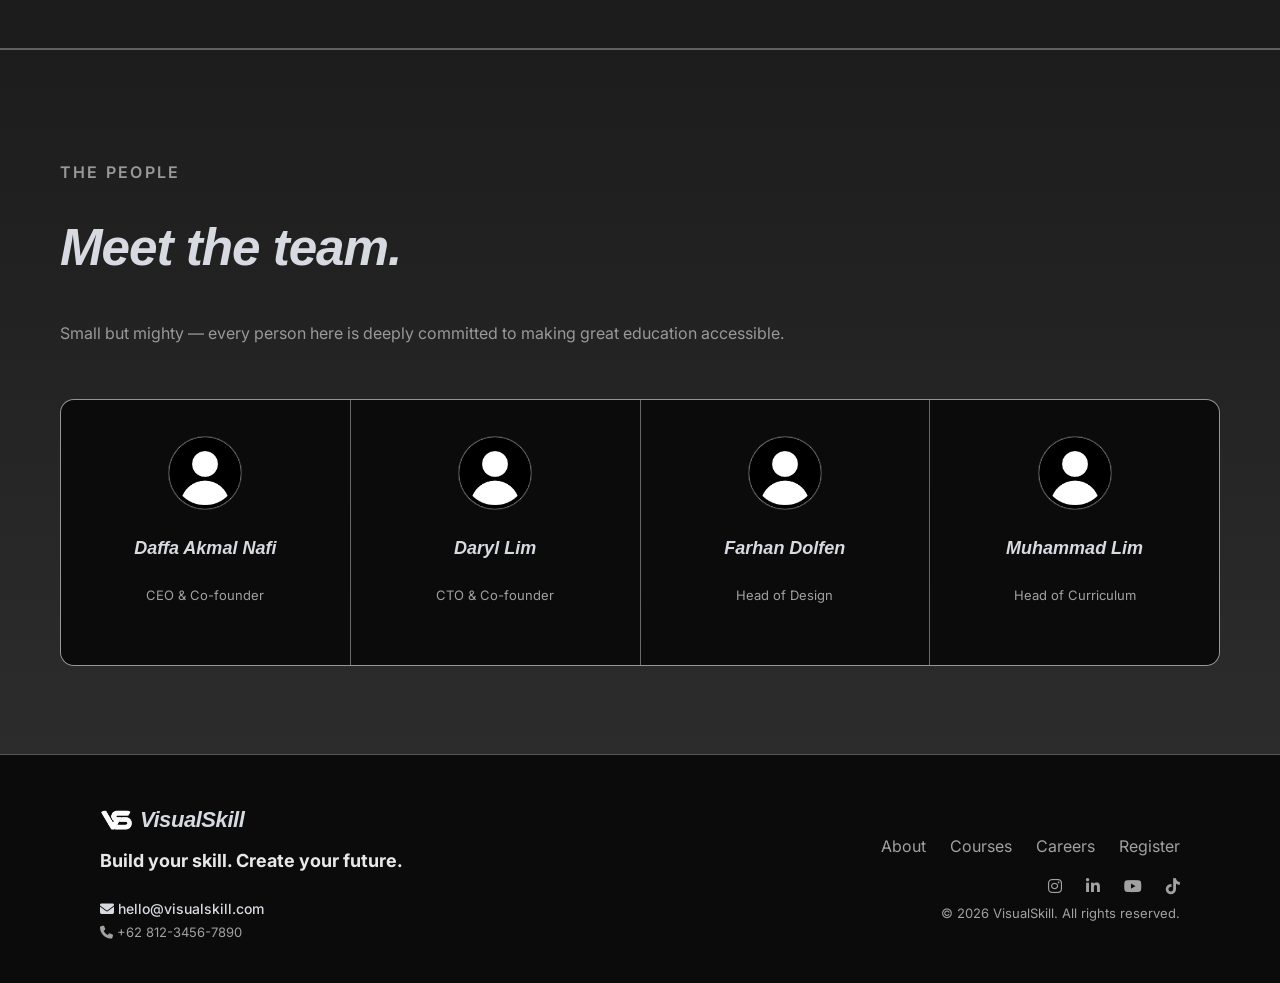
==== commit 4b9d61b7: "fix: icon" ====
--- a/about.html
+++ b/about.html
@@ -9,6 +9,7 @@
     <title>About Us — VisualSkill</title>
     <link rel="stylesheet" href="css/global.css">
     <link rel="stylesheet" href="css/about.css">
+    <link rel="stylesheet" href="https://cdnjs.cloudflare.com/ajax/libs/font-awesome/6.5.1/css/all.min.css" />
     <script src="js/script.js" defer></script>
     <link rel="icon" href="assets/icons/logo2.ico" type="image/png">
 </head>
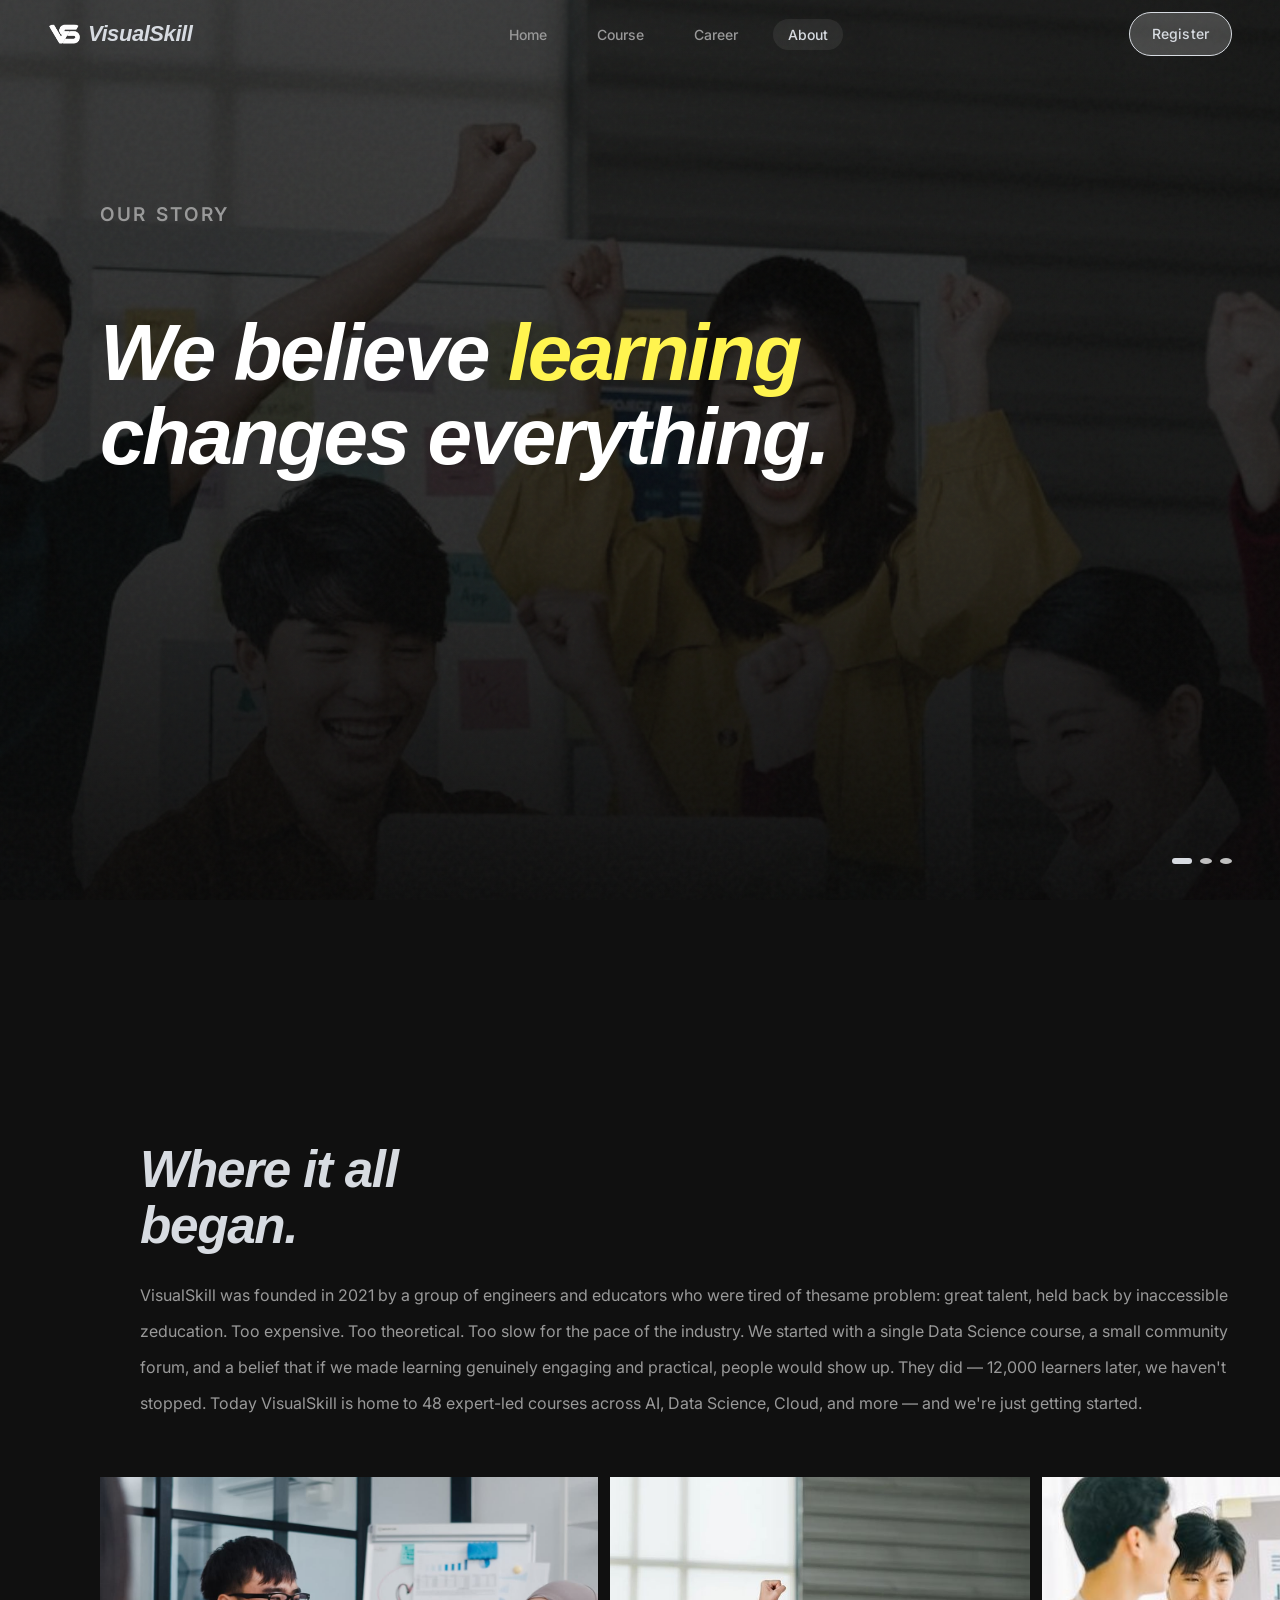
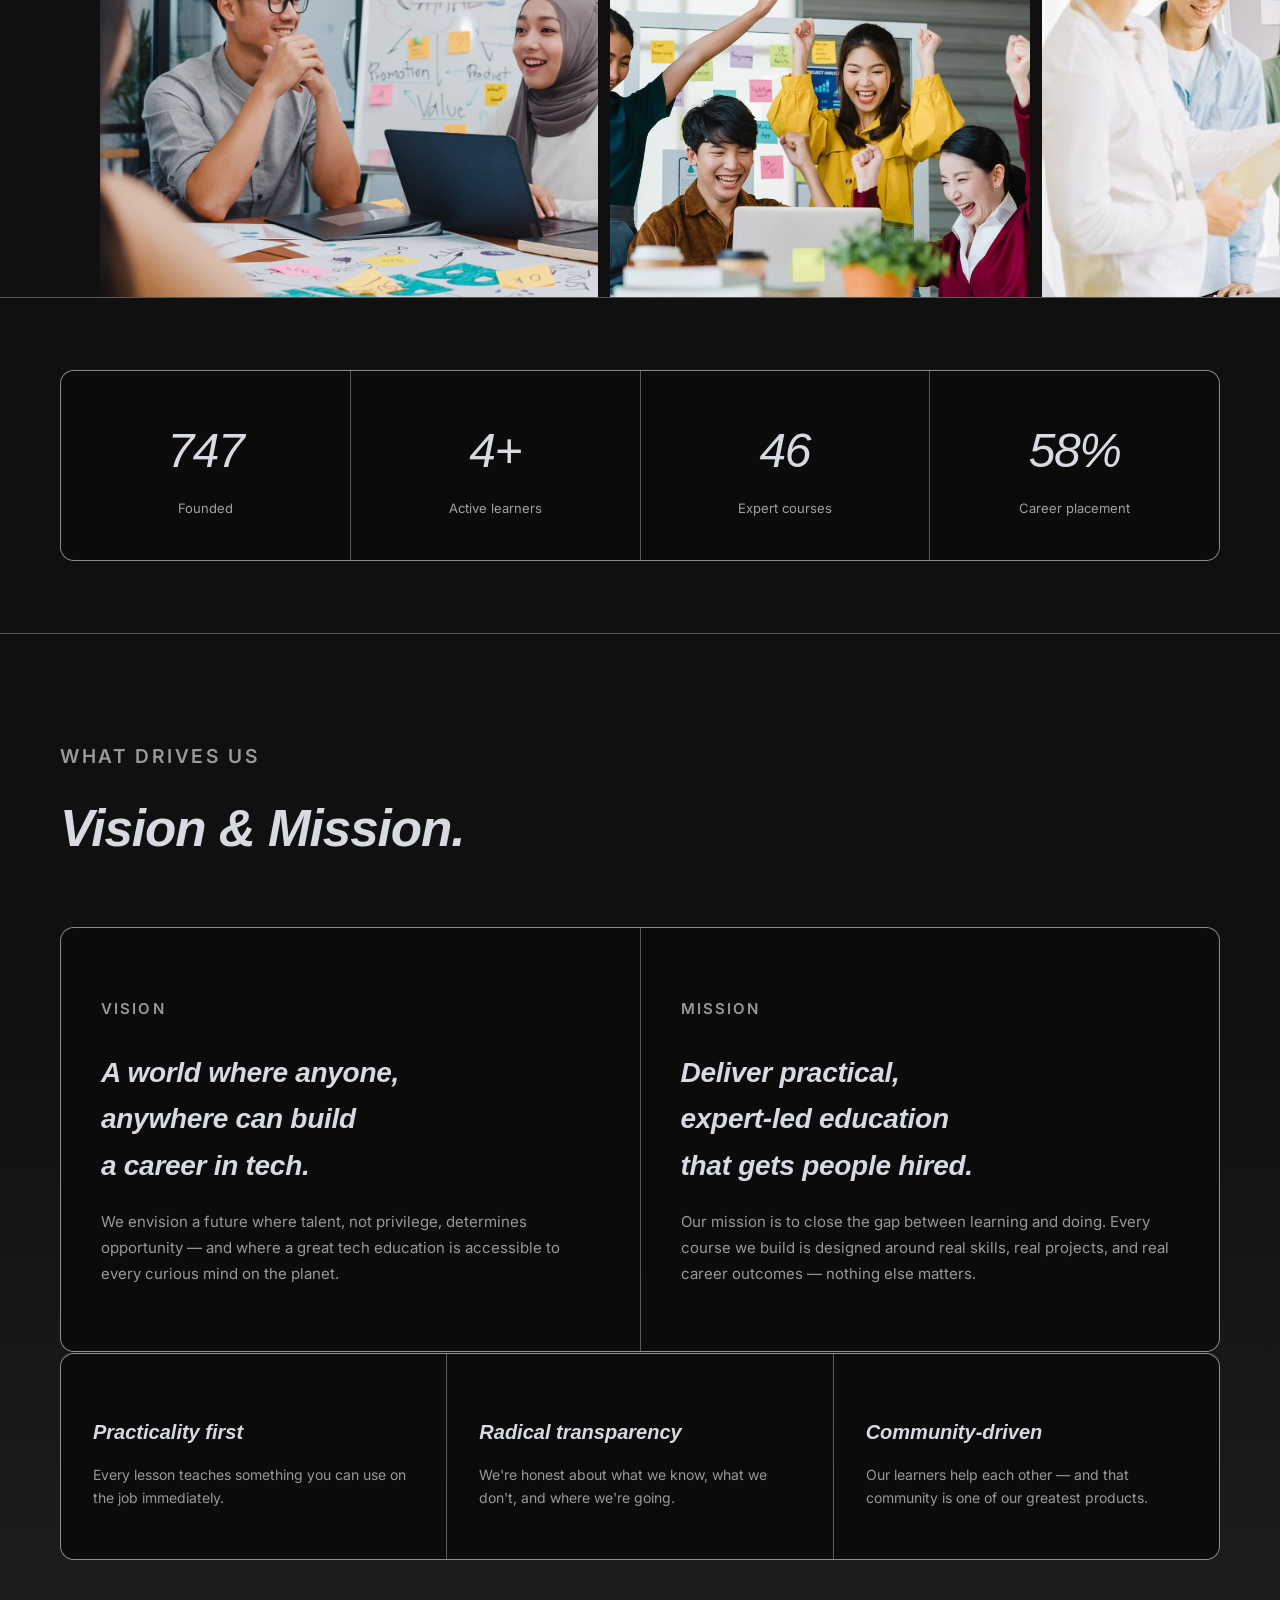
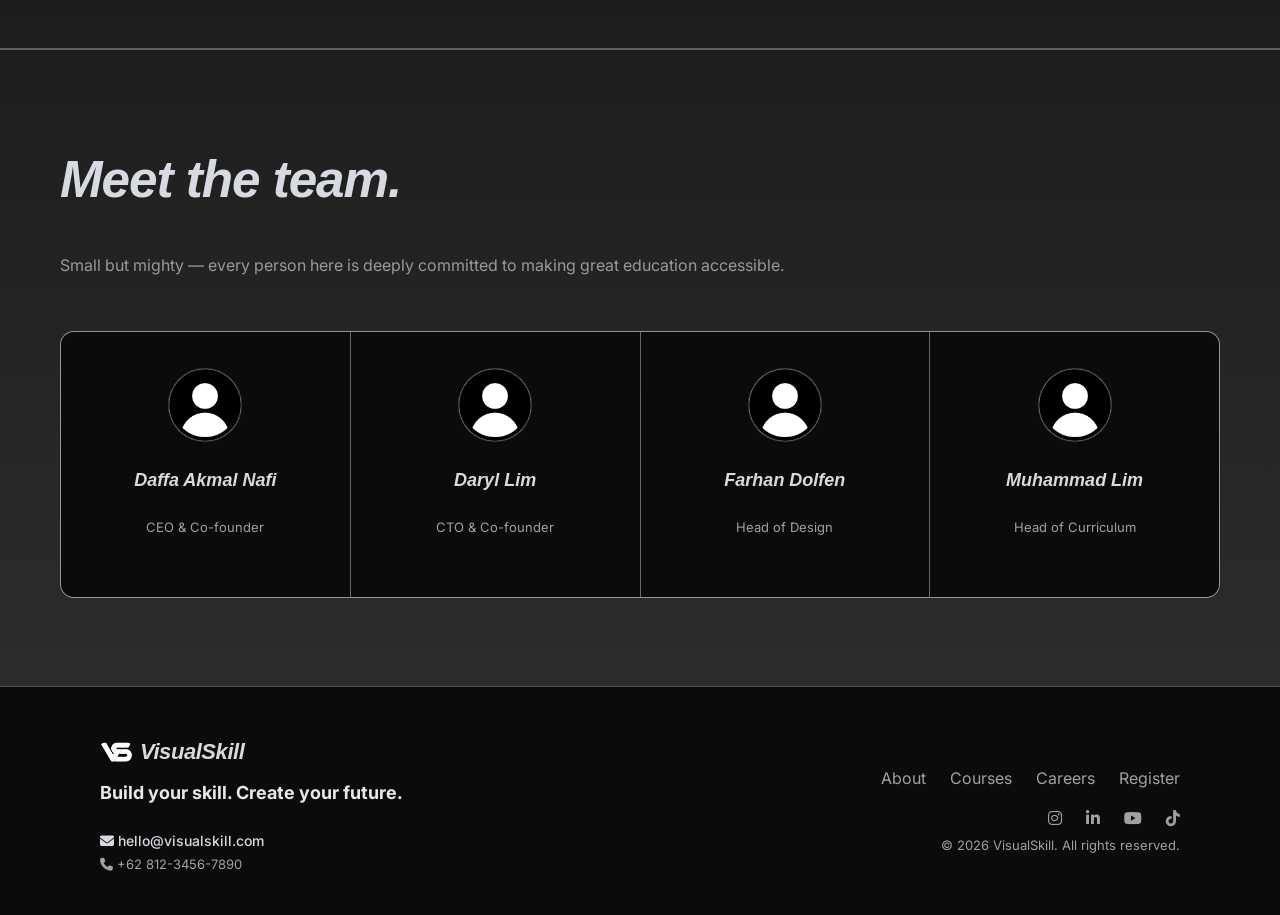
==== commit bd4d3fec: "fix: padding" ====
--- a/about.html
+++ b/about.html
@@ -55,7 +55,10 @@
             <section class="page-hero reveal" style="border-bottom: none; padding-bottom: 0;">
                 <div class="container">
                     <p class="section-label">Our Story</p>
-                    <h1>We believe learning<br><em>changes everything.</em></h1>
+                    <h1>We believe <span class="typing-wrapper">
+                            <span class="typing-text" id="typing"></span>
+                            <span class="typing-cursor"></span>
+                        </span><br><em>changes everything.</em></h1>
                 </div>
             </section>
 
@@ -152,7 +155,6 @@
 
         <section class="team-section reveal">
             <div class="container">
-                <p class="section-label">The People</p>
                 <h2>Meet the team.</h2>
                 <p>Small but mighty — every person here is deeply committed to making great education accessible.</p>
 
--- a/css/about.css
+++ b/css/about.css
@@ -87,7 +87,7 @@
     z-index: 3;
     text-align: center;
     padding: 0 24px;
-    max-width: 820px;
+    max-width: 1000px;
     display: flex;
     flex-direction: column;
     align-items: start;
@@ -148,6 +148,34 @@
     background: var(--white);
     width: 20px;
     border-radius: 3px;
+}
+
+.typing-wrapper {
+    display: inline-flex;
+    max-width: 280px; 
+    text-align: left;
+    vertical-align: baseline;
+}
+
+.typing-text {
+    color: #fff44f;
+    font-style: italic;
+    white-space: nowrap;
+}
+
+.typing-cursor {
+    display: inline-block;
+    width: 3px;
+    height: 0.9em;
+    background: #cdcdcd;
+    margin-left: 4px;
+    animation: blink 0.8s step-end infinite;
+    vertical-align: baseline;
+}
+
+@keyframes blink {
+    0%, 100% { opacity: 1; }
+    50% { opacity: 0; }
 }
 
 /* ── About Split ── */
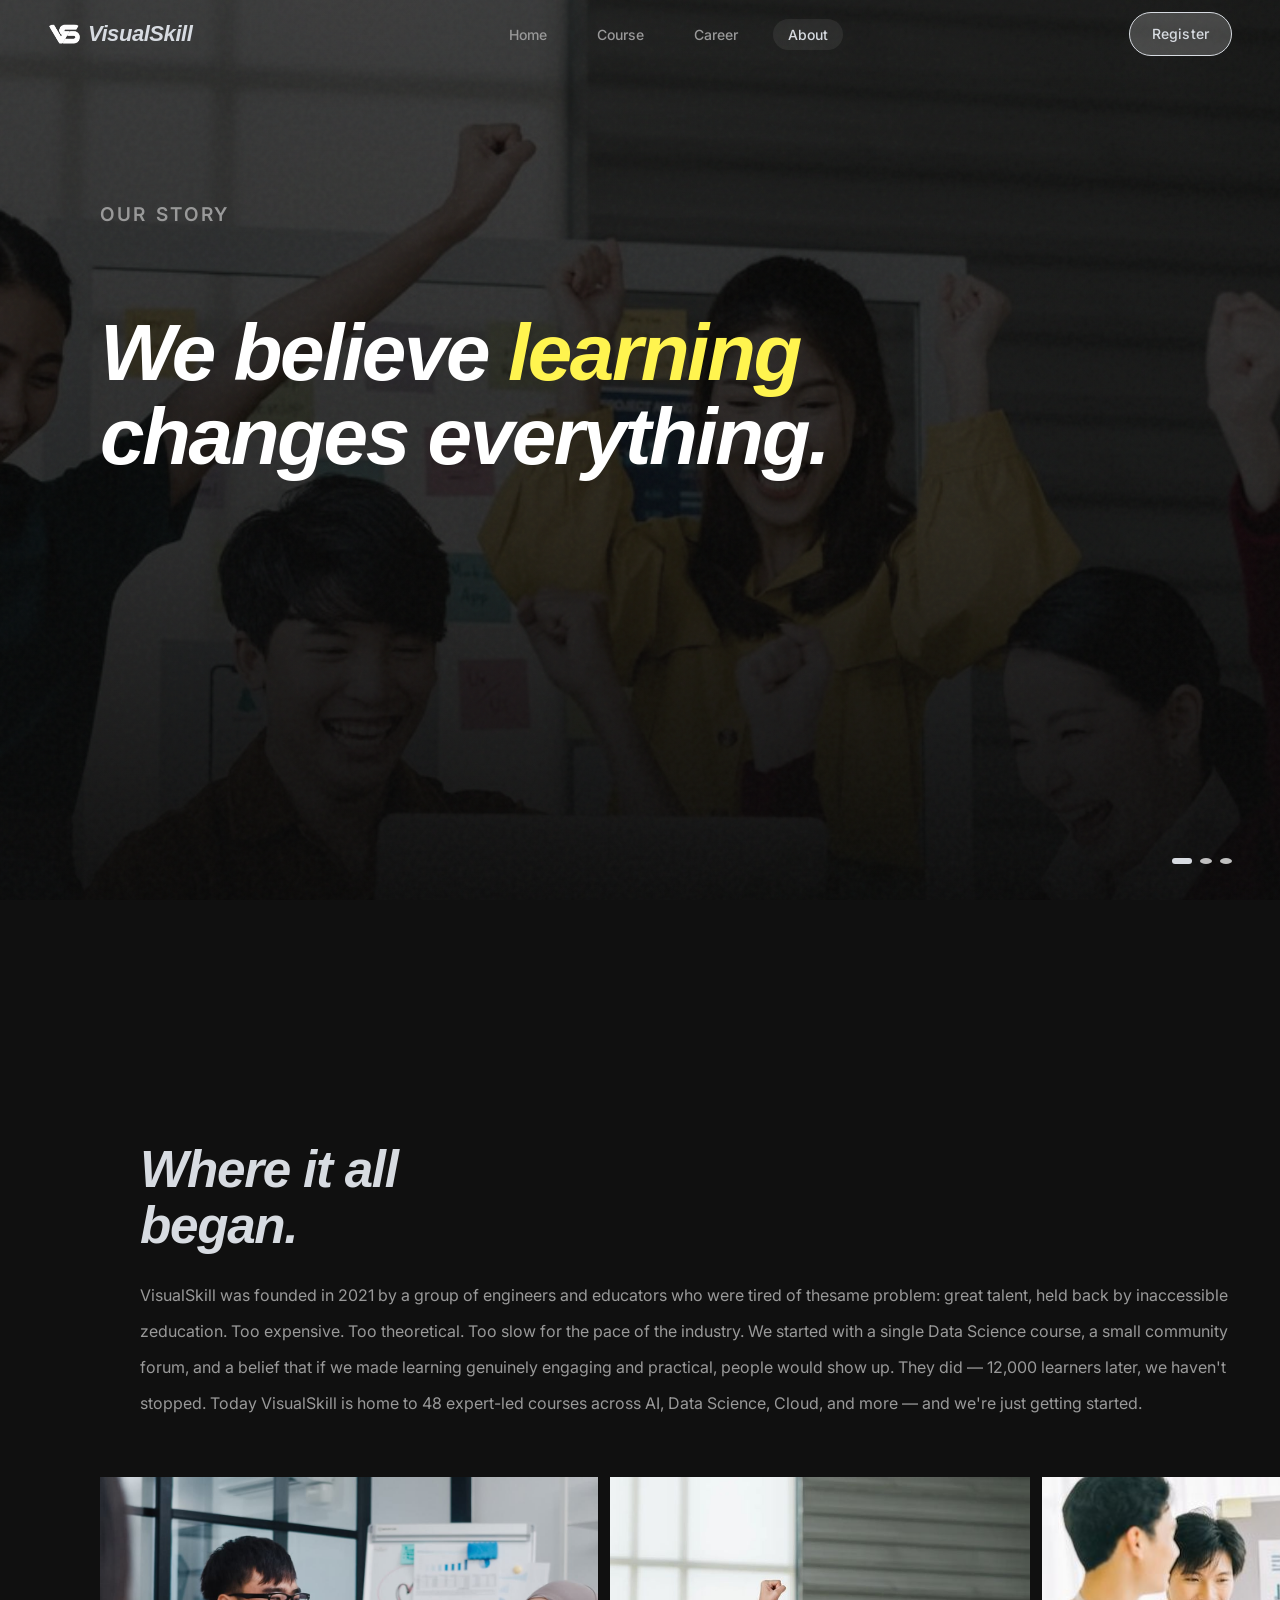
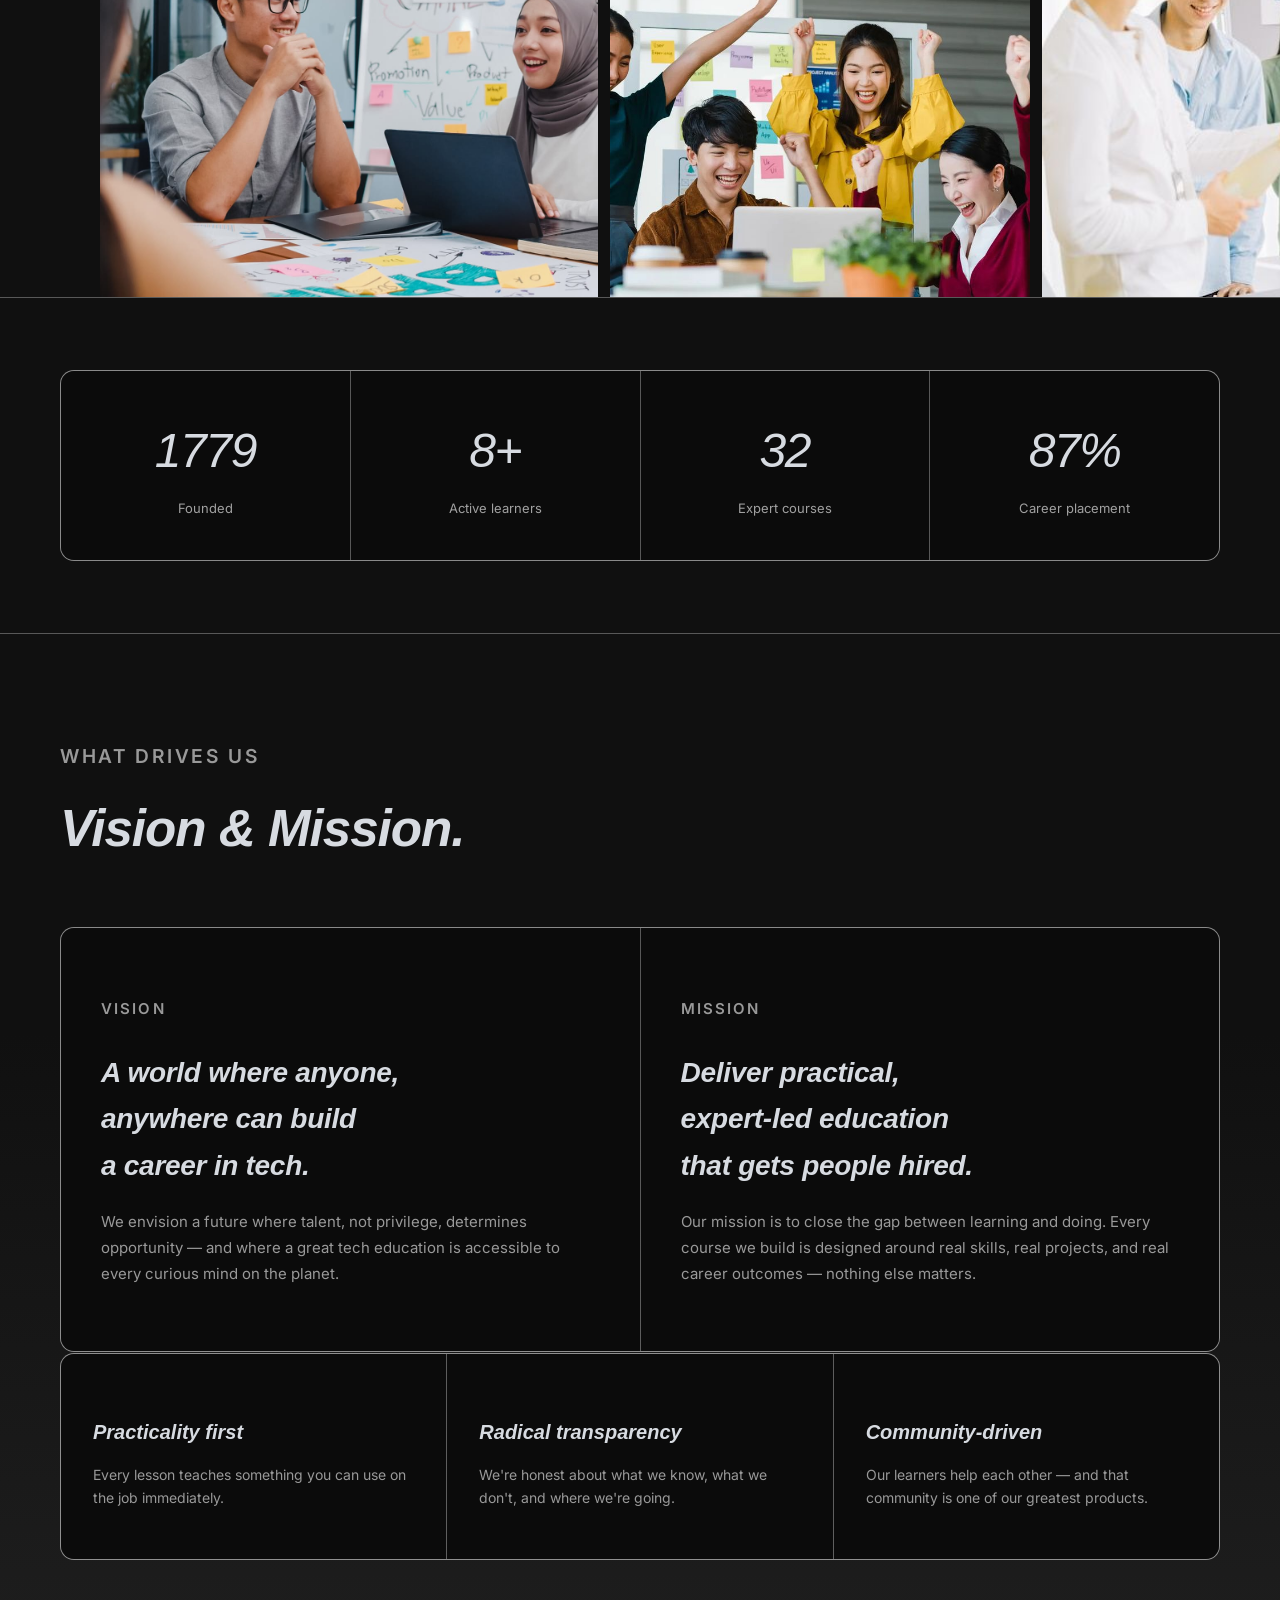
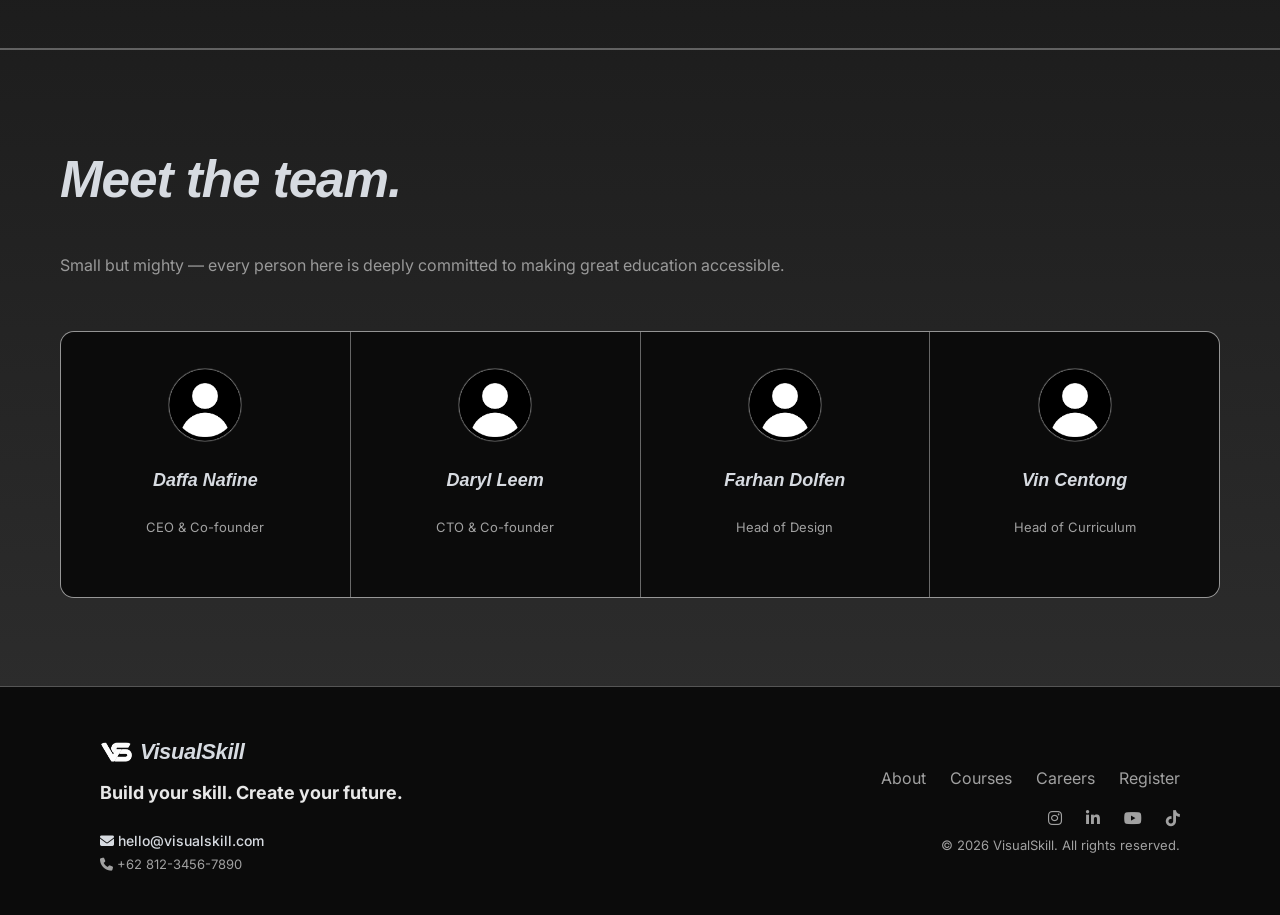
==== commit fa180b11: "fix: display inline-flex aboutus" ====
--- a/about.html
+++ b/about.html
@@ -161,12 +161,12 @@
                 <section class="team-grid">
                     <article class="team-card">
                         <img src="assets/images/profile.png" alt="Team Member" class="team-avatar">
-                        <h4>Daffa Akmal Nafi</h4>
+                        <h4>Daffa Nafine</h4>
                         <p>CEO & Co-founder</p>
                     </article>
                     <article class="team-card">
                         <img src="assets/images/profile.png" alt="Team Member" class="team-avatar">
-                        <h4>Daryl Lim</h4>
+                        <h4>Daryl Leem</h4>
                         <p>CTO & Co-founder</p>
                     </article>
                     <article class="team-card">
@@ -176,7 +176,7 @@
                     </article>
                     <article class="team-card">
                         <img src="assets/images/profile.png" alt="Team Member" class="team-avatar">
-                        <h4>Muhammad Lim</h4>
+                        <h4>Vin Centong</h4>
                         <p>Head of Curriculum</p>
                     </article>
                 </section>
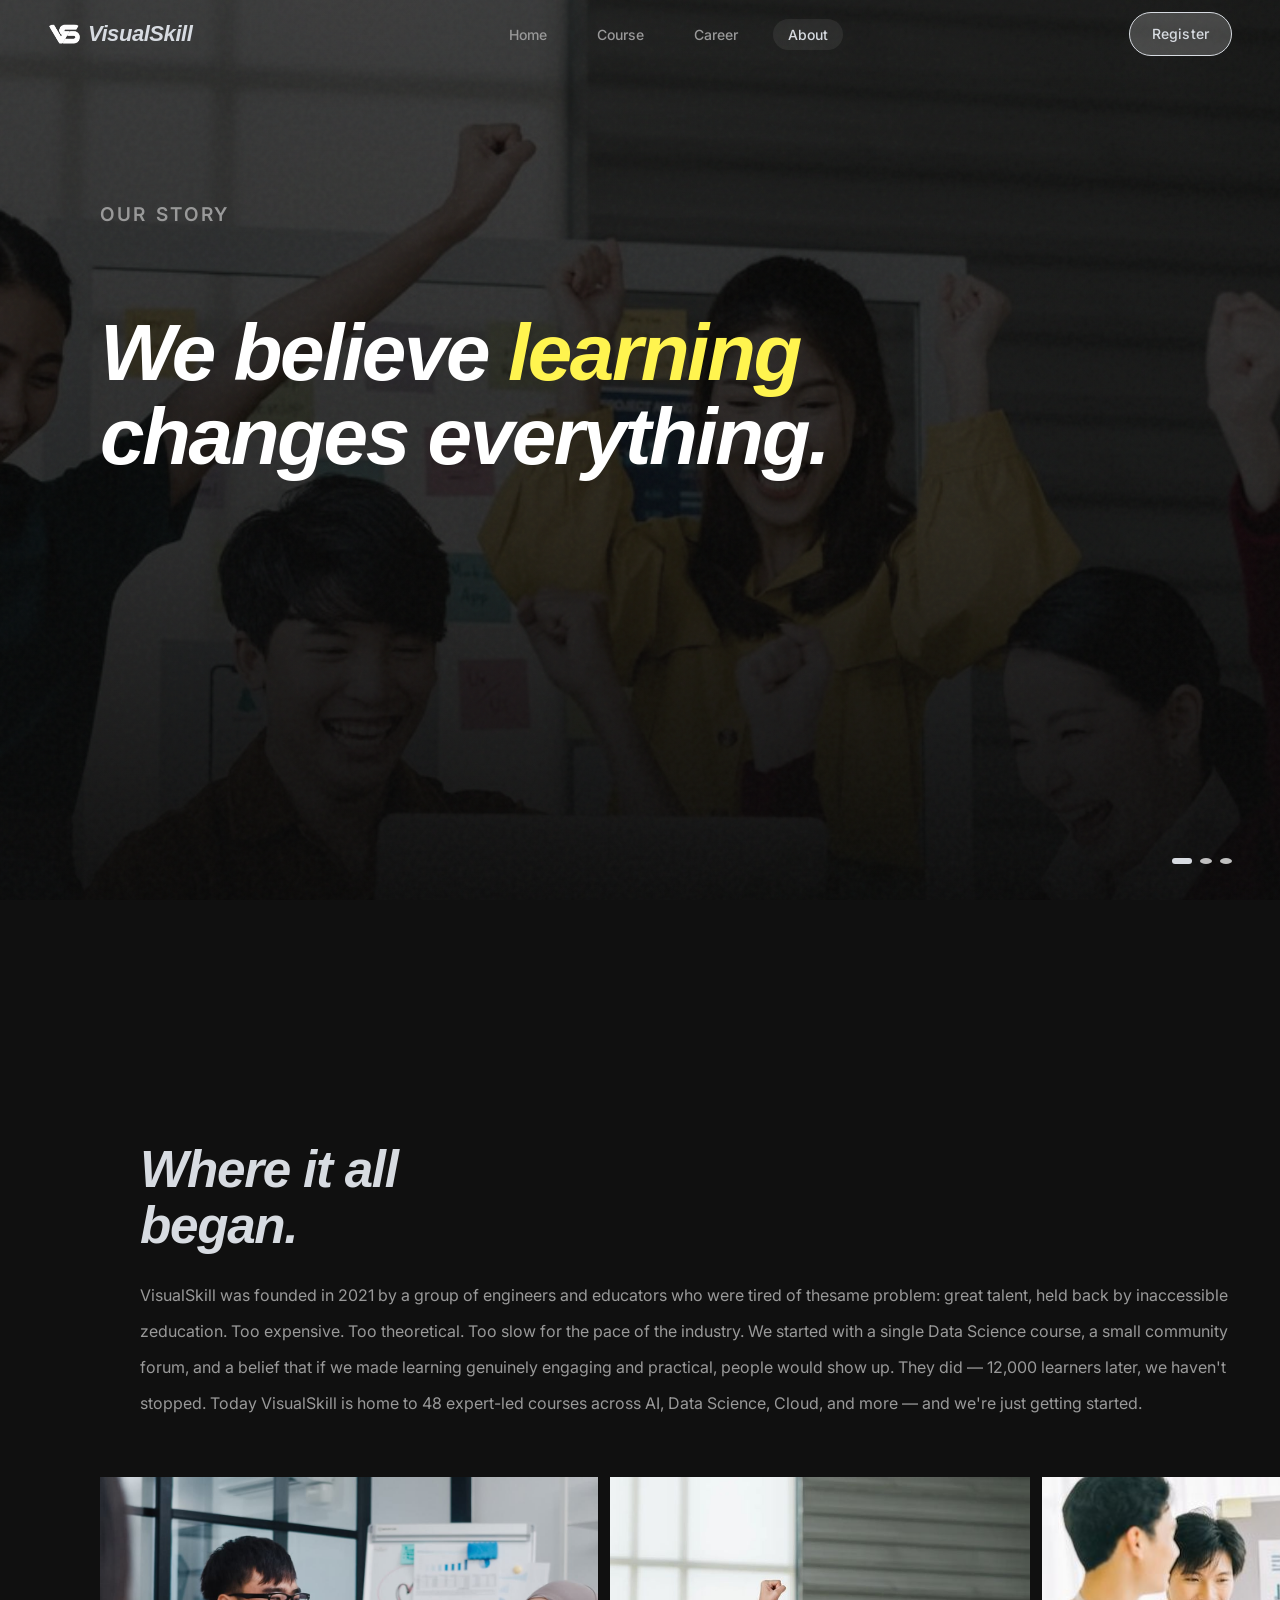
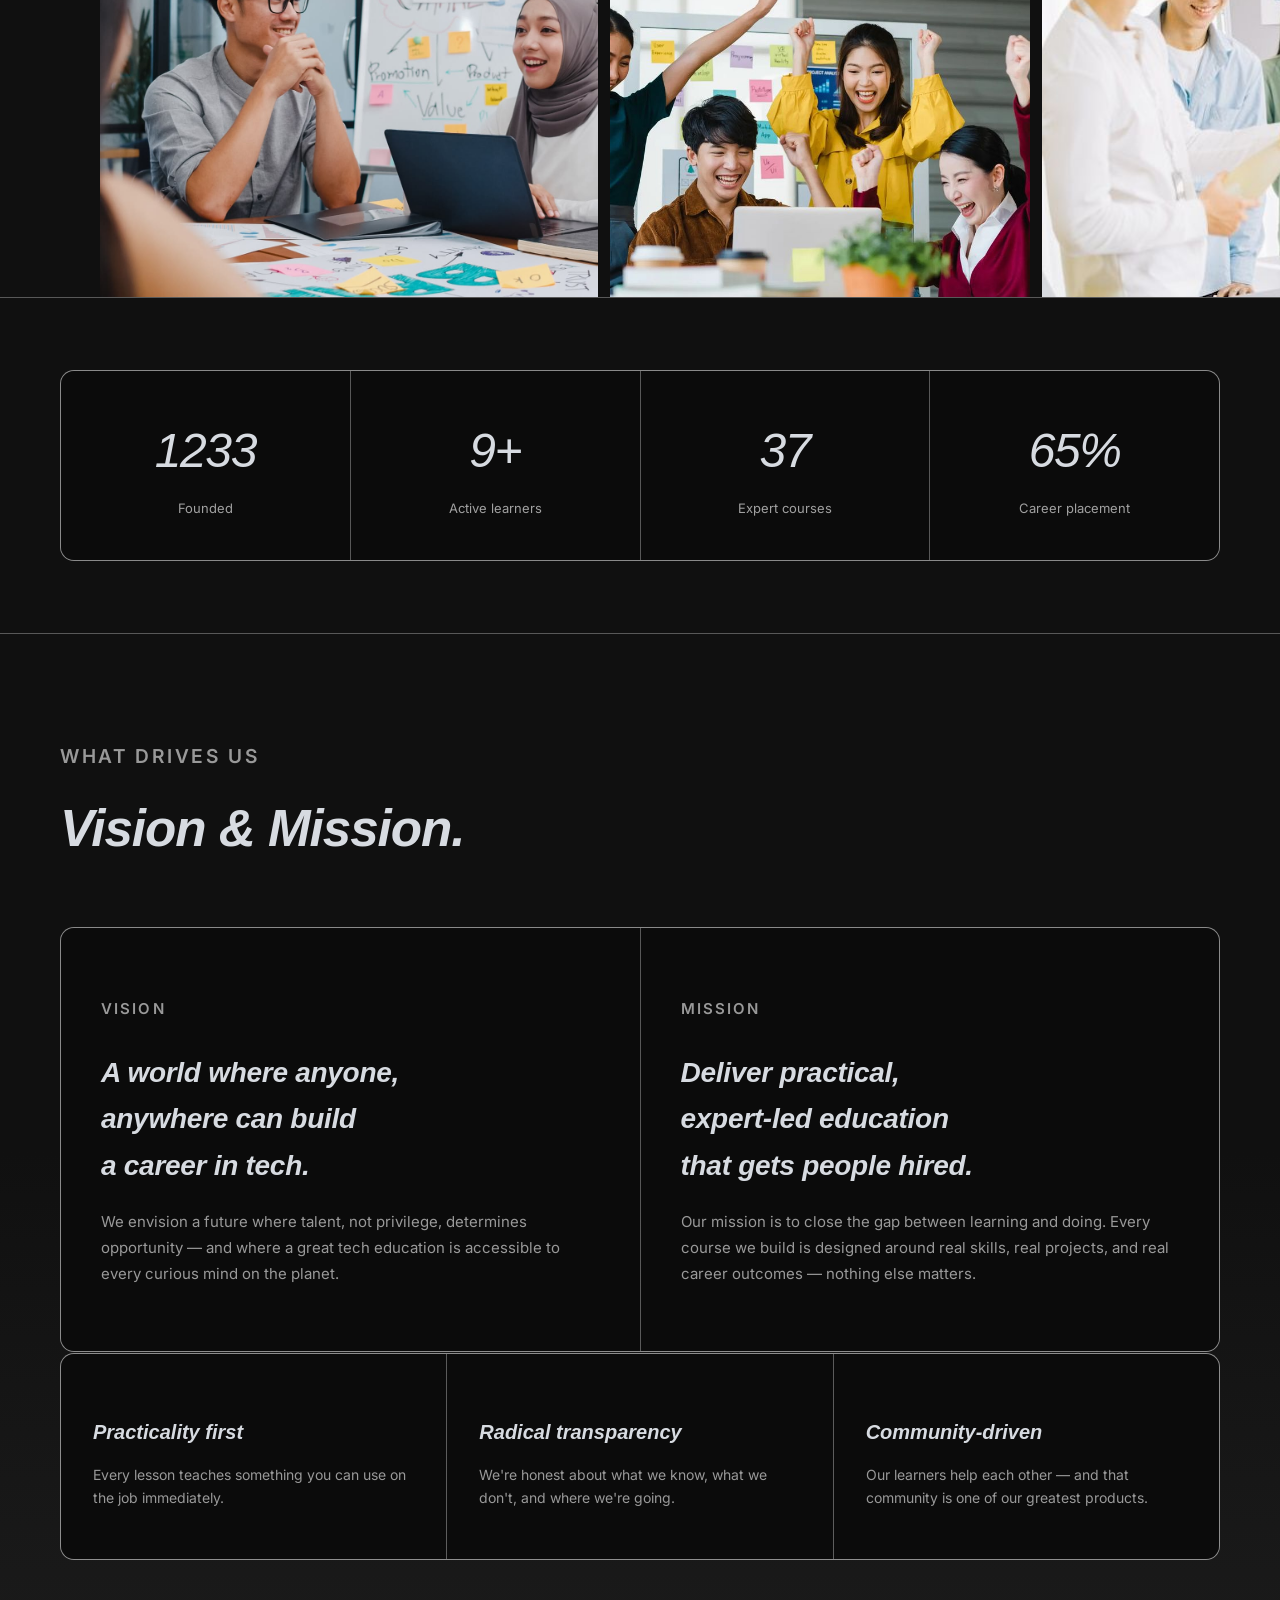
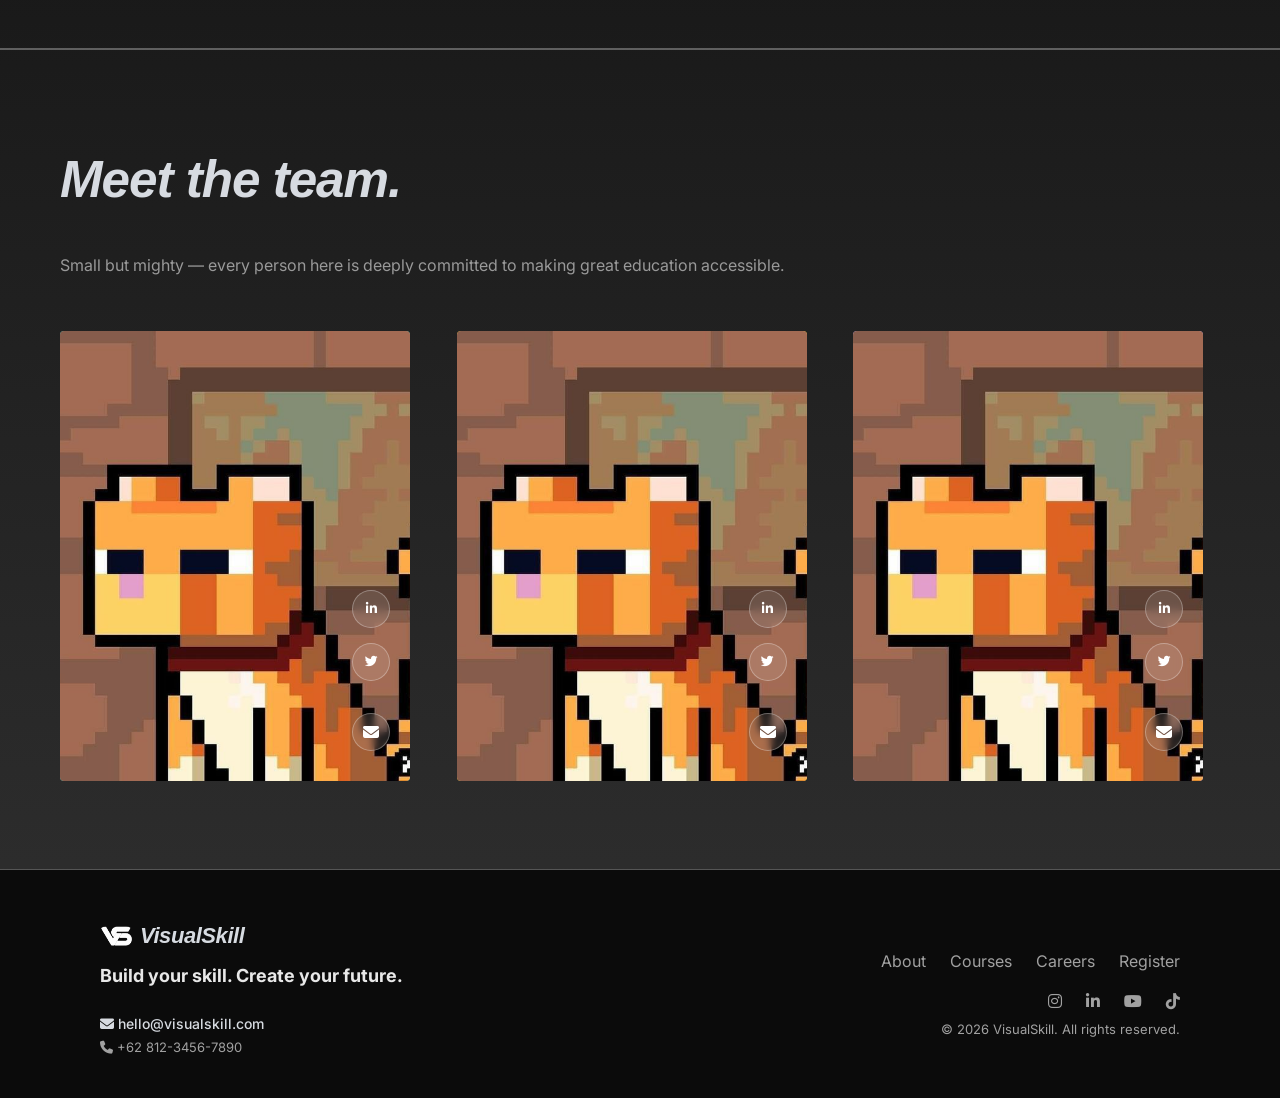
==== commit f4989870: "fix: team section" ====
--- a/about.html
+++ b/about.html
@@ -159,27 +159,61 @@
                 <p>Small but mighty — every person here is deeply committed to making great education accessible.</p>
 
                 <section class="team-grid">
-                    <article class="team-card">
-                        <img src="assets/images/profile.png" alt="Team Member" class="team-avatar">
-                        <h4>Daffa Nafine</h4>
-                        <p>CEO & Co-founder</p>
-                    </article>
-                    <article class="team-card">
-                        <img src="assets/images/profile.png" alt="Team Member" class="team-avatar">
-                        <h4>Daryl Leem</h4>
-                        <p>CTO & Co-founder</p>
-                    </article>
-                    <article class="team-card">
-                        <img src="assets/images/profile.png" alt="Team Member" class="team-avatar">
-                        <h4>Farhan Dolfen</h4>
-                        <p>Head of Design</p>
-                    </article>
-                    <article class="team-card">
-                        <img src="assets/images/profile.png" alt="Team Member" class="team-avatar">
-                        <h4>Vin Centong</h4>
-                        <p>Head of Curriculum</p>
-                    </article>
+                    <div class="team-card">
+                        <img src="assets/images/profileteam.jpg"
+                            alt="Daffa Akmal">
+                        <div class="gradient-overlay">
+                            <div class="member-info">
+                                <h3 class="member-name">Daffa Akmal Nafi</h3>
+                                <p class="member-role">Co-Founder & CEO</p>
+                                <p class="member-location"><i class="fa-solid fa-map-marker-alt"></i> East Java, Indonesia</p>
+                            </div>
+                        </div>
+                        <div class="social-links">
+                            <a href="#" aria-label="LinkedIn"><i class="fa-brands fa-linkedin-in"></i></a>
+                            <a href="#" aria-label="Twitter"><i class="fa-brands fa-twitter"></i></a>
+                        </div>
+                        <a href="#" class="contact-btn" aria-label="Contact"><i class="fa-solid fa-envelope"></i></a>
+                    </div>
+
+                    <!-- Card 2 -->
+                    <div class="team-card">
+                        <img src="assets/images/profileteam.jpg"
+                            alt="Vin Centong">
+                        <div class="gradient-overlay">
+                            <div class="member-info">
+                                <h3 class="member-name">Vin Centong</h3>
+                                <p class="member-role">Managing Director</p>
+                                <p class="member-location"><i class="fa-solid fa-map-marker-alt"></i> West Java, Indonesia</p>
+                            </div>
+                        </div>
+                        <div class="social-links">
+                            <a href="#" aria-label="LinkedIn"><i class="fa-brands fa-linkedin-in"></i></a>
+                            <a href="#" aria-label="Twitter"><i class="fa-brands fa-twitter"></i></a>
+                        </div>
+                        <a href="#" class="contact-btn" aria-label="Contact"><i class="fa-solid fa-envelope"></i></a>
+                    </div>
+
+                    <!-- Card 3 -->
+                    <div class="team-card">
+                        <img src="assets/images/profileteam.jpg"
+                            alt="Manuel Permana">
+                        <div class="gradient-overlay">
+                            <div class="member-info">
+                                <h3 class="member-name">Manuel Permana</h3>
+                                <p class="member-role">Business Development</p>
+                                <p class="member-location"><i class="fa-solid fa-map-marker-alt"></i> West Sumatra, Indonesia</p>
+                            </div>
+                        </div>
+                        <div class="social-links">
+                            <a href="#" aria-label="LinkedIn"><i class="fa-brands fa-linkedin-in"></i></a>
+                            <a href="#" aria-label="Twitter"><i class="fa-brands fa-twitter"></i></a>
+                        </div>
+                        <a href="#" class="contact-btn" aria-label="Contact"><i class="fa-solid fa-envelope"></i></a>
+                    </div>
                 </section>
+
+                
             </div>
         </section>
 
--- a/css/global.css
+++ b/css/global.css
@@ -92,13 +92,20 @@
 }
 
 .btn-outline {
+    font-weight: bold;
+    display: inline-flex;
+    align-items: center;
+    justify-content: center;
+    width: 120px;
+    padding: 9px;
     background: transparent;
     color: var(--white);
-    border: 1px solid var(--border-md);
+    border: 2px solid var(--white-dim);
 }
 
 .btn-outline:hover {
-    background: rgba(255,255,255,0.06);
+    background: var(--white);
+    color: var(--black);
     border-color: rgba(255,255,255,0.28);
 }
 
--- a/css/about.css
+++ b/css/about.css
@@ -64,12 +64,10 @@
     content: '';
     position: absolute;
     inset: 0;
-    background: linear-gradient(
-        180deg,
-        rgba(8,8,8,0.35) 0%,
-        rgba(8,8,8,0.55) 60%,
-        rgba(8,8,8,0.92) 100%
-    );
+    background: linear-gradient(180deg,
+            rgba(8, 8, 8, 0.35) 0%,
+            rgba(8, 8, 8, 0.55) 60%,
+            rgba(8, 8, 8, 0.92) 100%);
     z-index: 1;
 }
 
@@ -95,8 +93,15 @@
 }
 
 @keyframes heroFadeUp {
-    from { opacity: 0; transform: translateY(36px); }
-    to   { opacity: 1; transform: translateY(0); }
+    from {
+        opacity: 0;
+        transform: translateY(36px);
+    }
+
+    to {
+        opacity: 1;
+        transform: translateY(0);
+    }
 }
 
 .hero-content h1 {
@@ -136,7 +141,8 @@
 }
 
 .hero-dot {
-    width: 6px; height: 6px;
+    width: 6px;
+    height: 6px;
     border-radius: 50%;
     background: var(--gray-dark);
     transition: var(--transition);
@@ -152,7 +158,7 @@
 
 .typing-wrapper {
     display: inline-flex;
-    max-width: 280px; 
+    max-width: 280px;
     text-align: left;
     vertical-align: baseline;
 }
@@ -174,8 +180,15 @@
 }
 
 @keyframes blink {
-    0%, 100% { opacity: 1; }
-    50% { opacity: 0; }
+
+    0%,
+    100% {
+        opacity: 1;
+    }
+
+    50% {
+        opacity: 0;
+    }
 }
 
 /* ── About Split ── */
@@ -435,7 +448,7 @@
     padding: 88px 0;
     border-top: 1px solid var(--border);
 
-    p{
+    p {
         font-size: 16px;
         color: var(--gray-light);
         line-height: 1.8;
@@ -443,7 +456,7 @@
         line-height: 36px;
     }
 
-    h2{
+    h2 {
         margin: 0%;
         font-family: var(--font-display);
         font-style: italic;
@@ -455,6 +468,185 @@
 
 .team-grid {
     display: grid;
+    grid-template-columns: repeat(3, 1fr);
+    gap: 30px;
+    margin-top: 48px;
+}
+
+.team-card {
+    position: relative;
+    width: 350px;
+    height: 450px;
+    overflow: hidden;
+    border-radius: 4px;
+    cursor: pointer;
+    background-size: cover;
+    background-position: center top;
+}
+
+.team-card:nth-child(1) {
+    background-color: #4ECDC4;
+}
+
+.team-card:nth-child(2) {
+    background-color: #FFD93D;
+}
+
+.team-card:nth-child(3) {
+    background-color: #C9B1FF;
+}
+
+.team-card img {
+    width: 100%;
+    height: 100%;
+    object-fit: cover;
+    object-position: center top;
+    display: block;
+    transition: transform 0.5s ease;
+}
+
+.team-card:hover img {
+    transform: scale(1.05);
+}
+
+.gradient-overlay {
+    position: absolute;
+    bottom: 0;
+    left: 0;
+    right: 0;
+    height: 0;
+    background: linear-gradient(to top,
+            rgba(0, 0, 0, 0.95) 0%,
+            rgba(0, 0, 0, 0.8) 40%,
+            rgba(0, 0, 0, 0.4) 70%,
+            transparent 100%);
+    transition: height 0.5s cubic-bezier(0.4, 0, 0.2, 1);
+    display: flex;
+    flex-direction: column;
+    justify-content: flex-end;
+    padding: 0 30px;
+    overflow: hidden;
+}
+
+.team-card:hover .gradient-overlay {
+    height: 70%;
+}
+
+.member-info {
+    transform: translateY(20px);
+    opacity: 0;
+    transition: all 0.4s ease 0.1s;
+    padding-bottom: 30px;
+}
+
+.team-card:hover .member-info {
+    transform: translateY(0);
+    opacity: 1;
+}
+
+.member-name {
+    font-size: 1.5rem;
+    font-weight: 700;
+    margin-bottom: 0px;
+    text-transform: uppercase;
+    letter-spacing: 1px;
+}
+
+.member-role {
+    font-size: 0.75rem;
+    text-transform: uppercase;
+    letter-spacing: 2px;
+    color: #cccccc;
+    margin-top: 0px;
+    margin-bottom: 12px;
+    font-weight: 600;
+}
+
+.member-location {
+    font-size: 0.8rem;
+    color: #aaaaaa;
+    display: flex;
+    align-items: center;
+    gap: 6px;
+}
+
+
+.social-links {
+    position: absolute;
+    right: 20px;
+    bottom: 100px;
+    display: flex;
+    flex-direction: column;
+    gap: 15px;
+    z-index: 10;
+}
+
+.social-links a {
+    width: 36px;
+    height: 36px;
+    border: 1px solid rgba(255, 255, 255, 0.3);
+    border-radius: 50%;
+    display: flex;
+    align-items: center;
+    justify-content: center;
+    color: white;
+    text-decoration: none;
+    font-size: 0.8rem;
+    transition: all 0.3s ease;
+    background: rgba(255, 255, 255, 0.1);
+    backdrop-filter: blur(4px);
+}
+
+.social-links a:hover {
+    background: rgba(255, 255, 255, 0.3);
+    border-color: white;
+    transform: scale(1.1);
+}
+
+.contact-btn {
+    position: absolute;
+    right: 20px;
+    bottom: 30px;
+    width: 36px;
+    height: 36px;
+    border: 1px solid rgba(255, 255, 255, 0.3);
+    border-radius: 50%;
+    display: flex;
+    align-items: center;
+    justify-content: center;
+    color: white;
+    text-decoration: none;
+    font-size: 1rem;
+    transition: all 0.3s ease;
+    background: rgba(255, 255, 255, 0.1);
+    backdrop-filter: blur(4px);
+    z-index: 10;
+}
+
+.contact-btn:hover {
+    background: rgba(255, 255, 255, 0.3);
+    border-color: white;
+    transform: scale(1.1);
+}
+
+@media (max-width: 768px) {
+    .section-header {
+        flex-direction: column;
+        gap: 20px;
+    }
+
+    .section-subtitle {
+        text-align: left;
+    }
+
+    .team-card {
+        width: 100%;
+        max-width: 350px;
+    }
+}
+
+/* .team-grid {
+    display: grid;
     grid-template-columns: repeat(4, 1fr);
     gap: 1px;
     background: var(--border);
@@ -499,7 +691,7 @@
 .team-card p {
     font-size: 13px;
     color: var(--gray-mid);
-}
+} */
 
 /* ── Responsive ── */
 @media screen and (max-width: 700px) {
